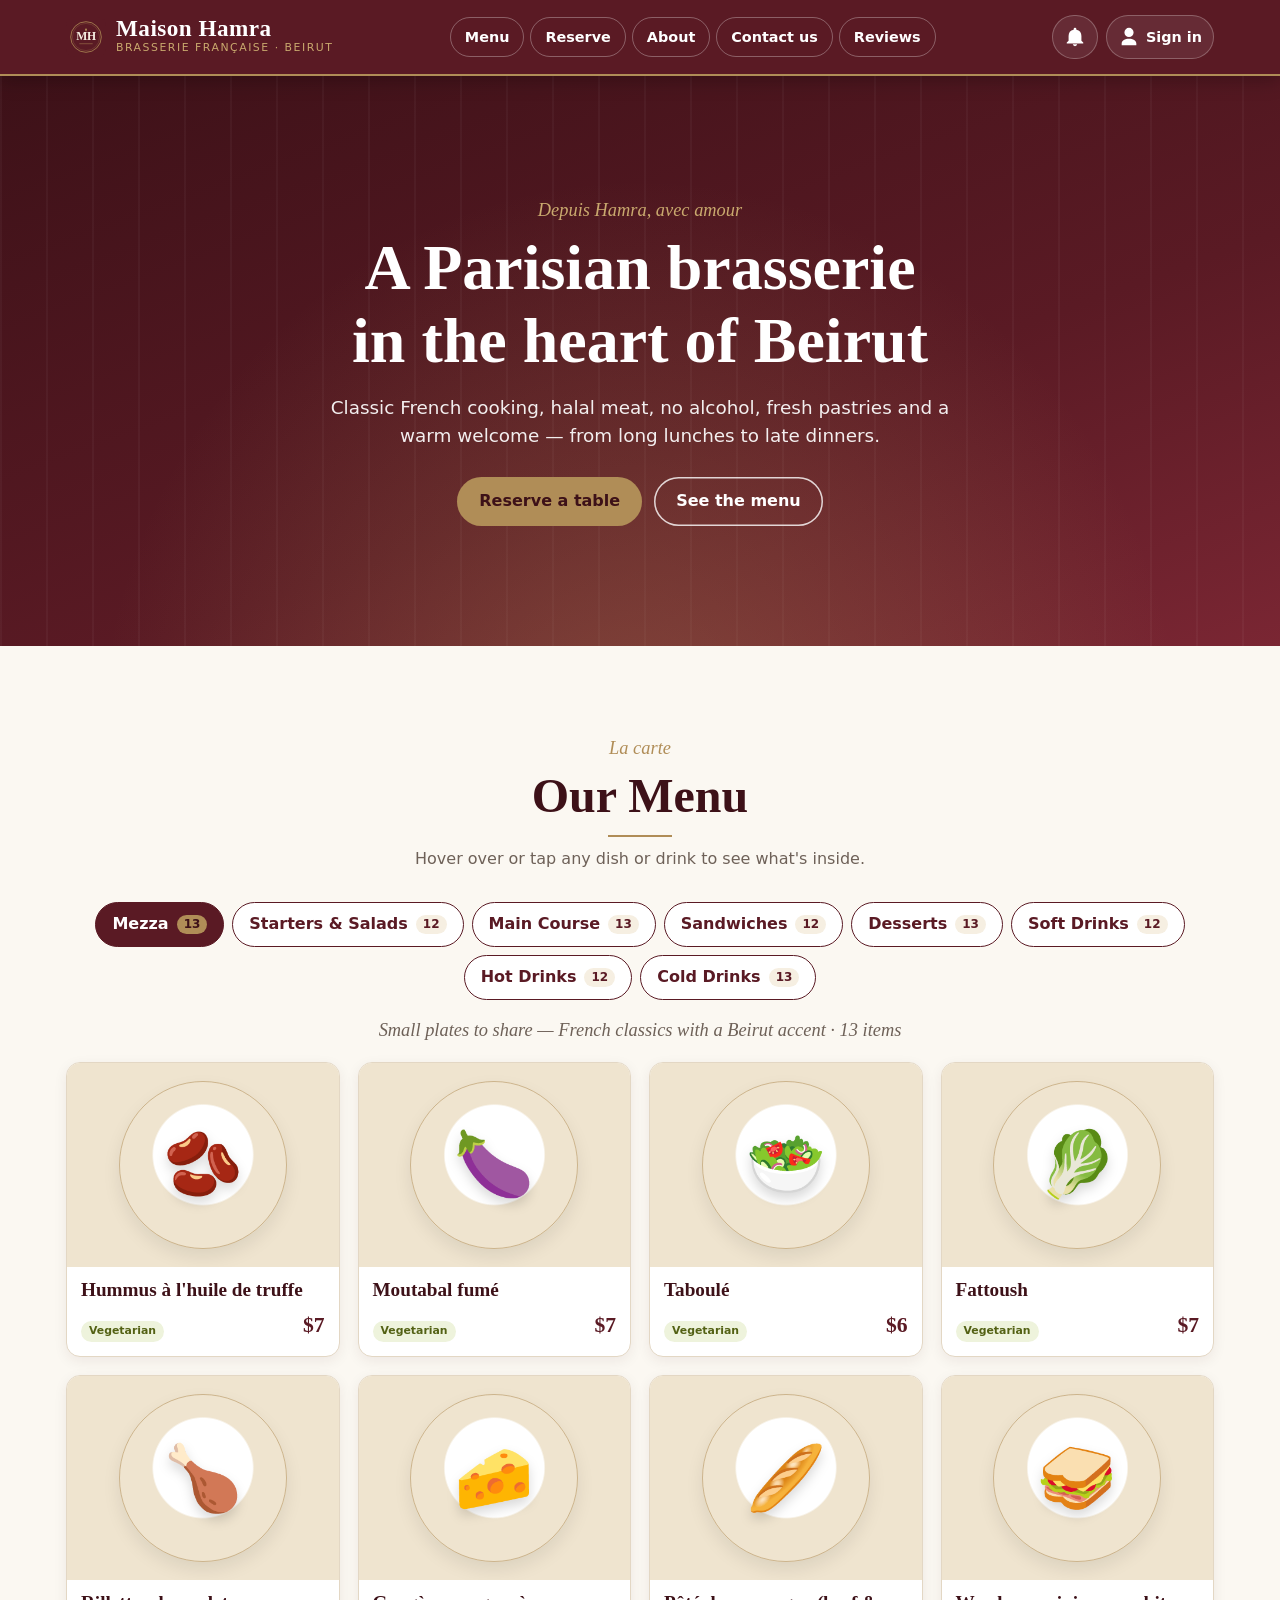
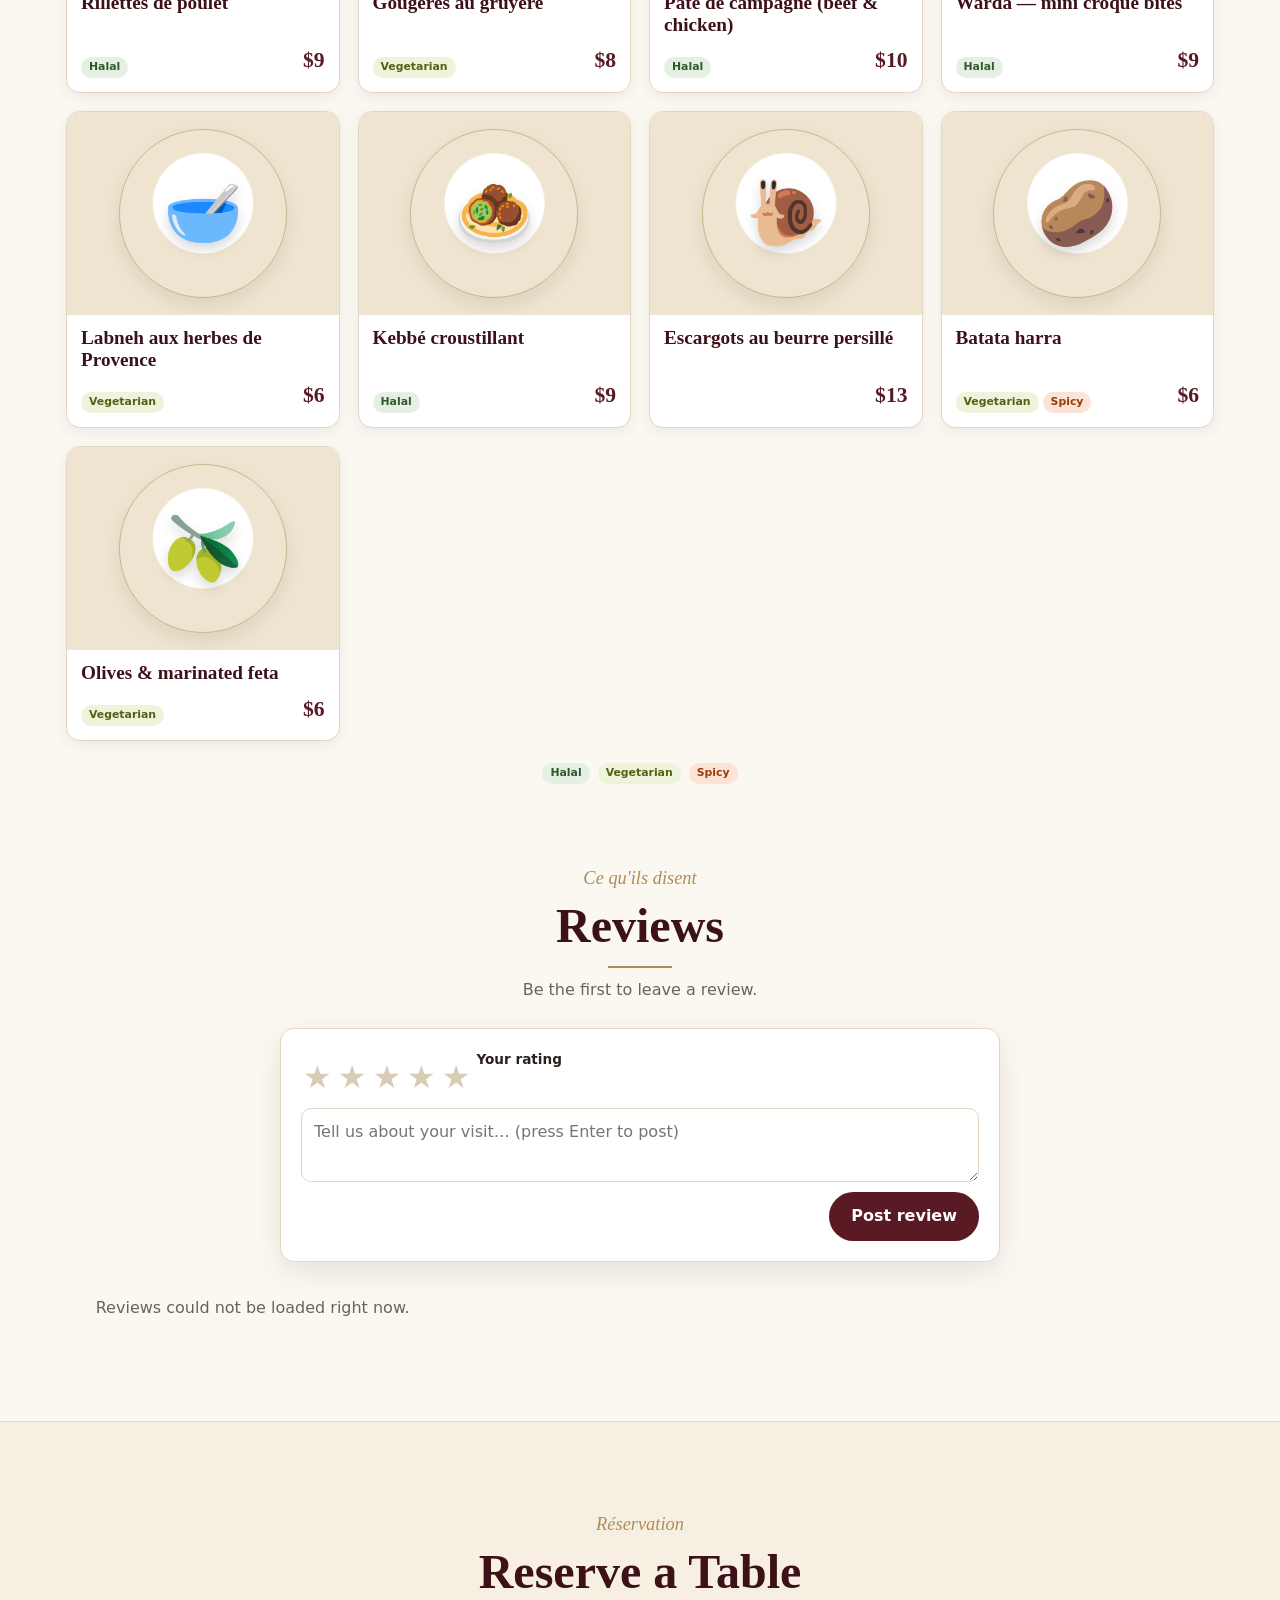
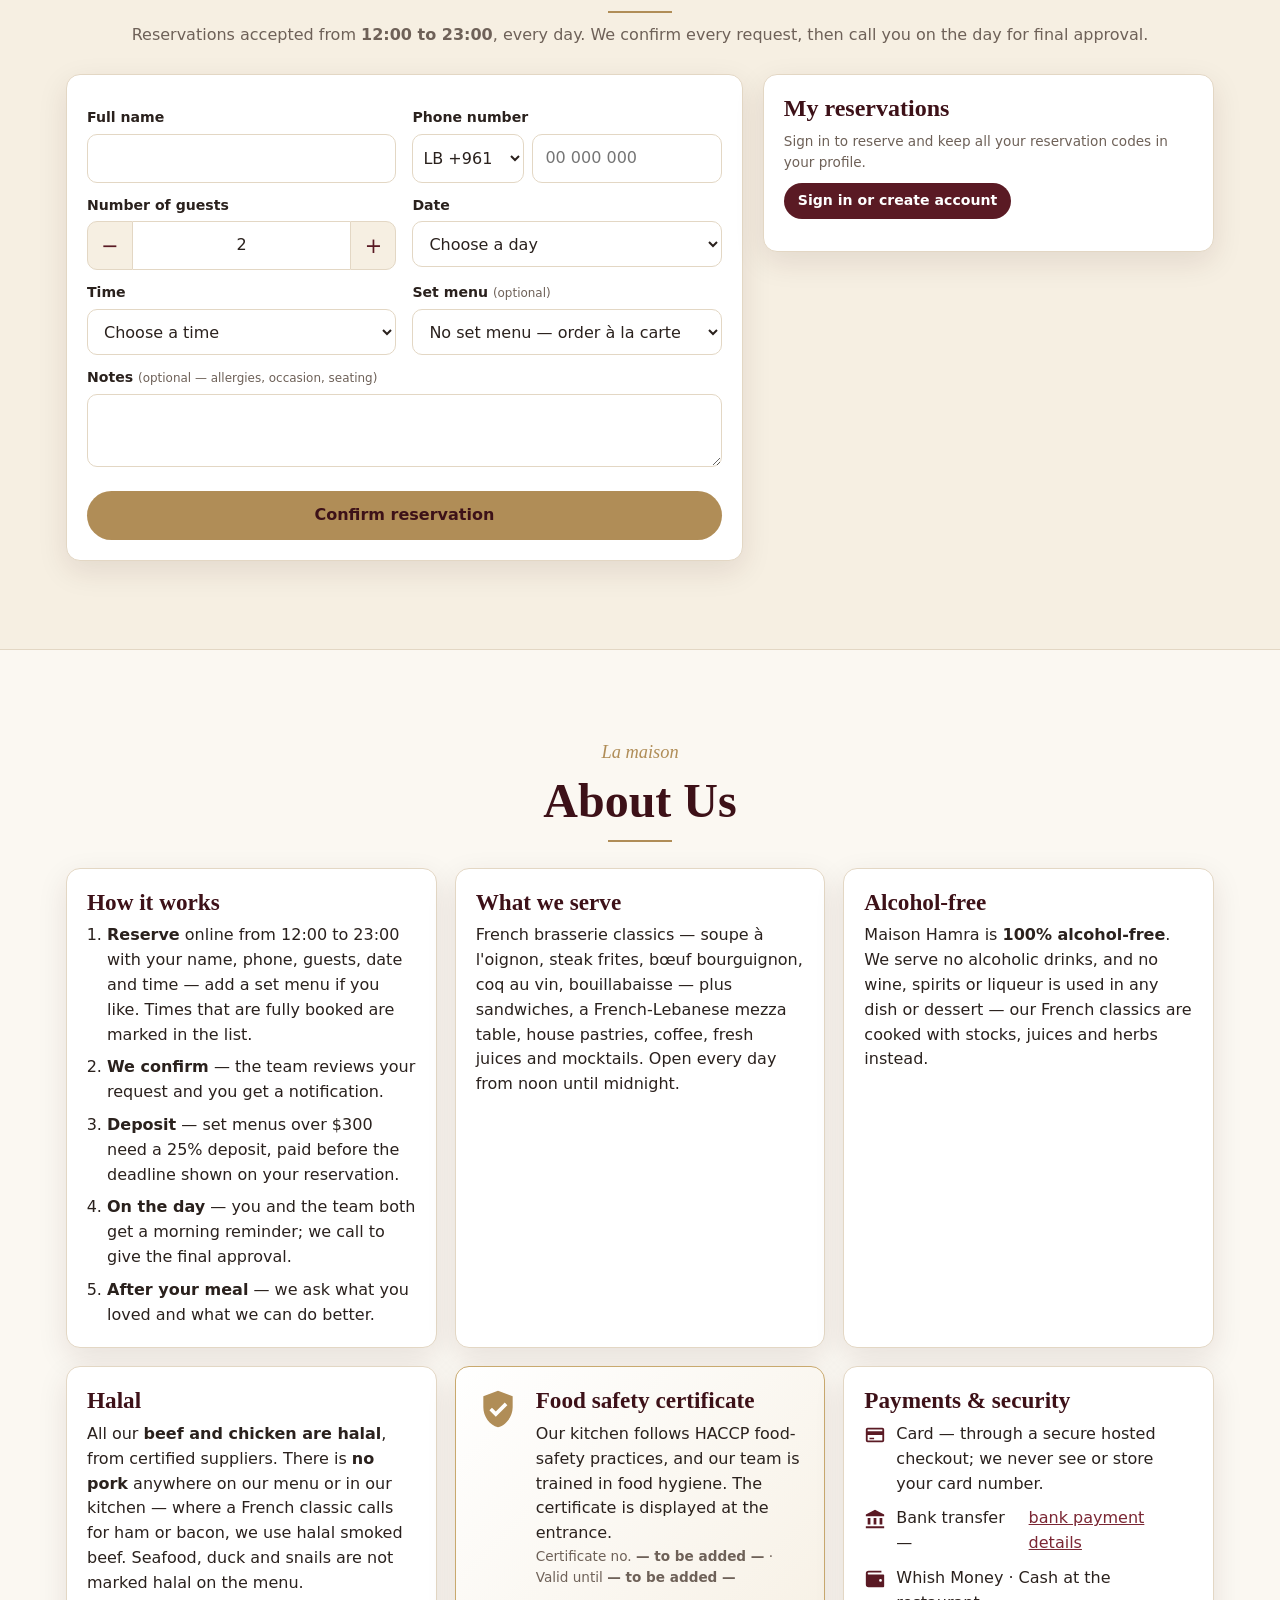
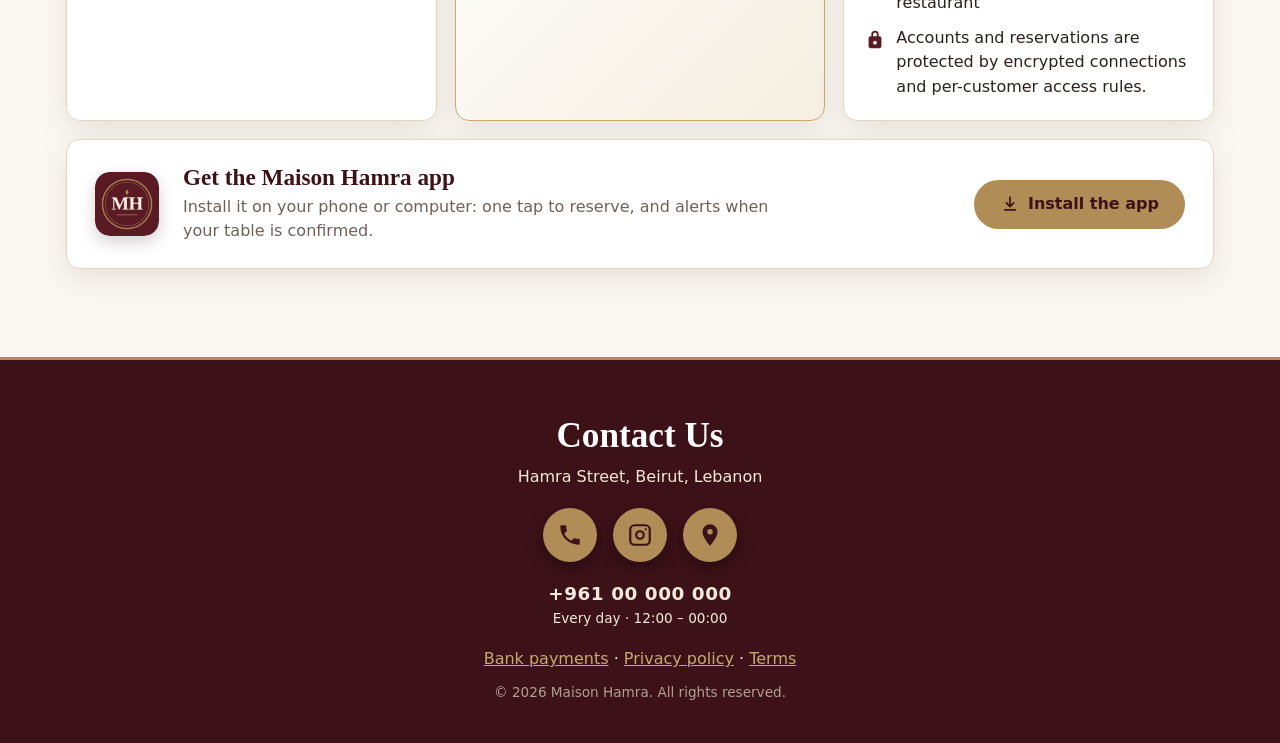
==== index.html @ d58d292d "Move Maison Hamra to the Maison-restaurant- Supabase project Point the site, team app, functions and" ====
<!DOCTYPE html>
<html lang="en">
<head>
<meta charset="utf-8">
<meta name="viewport" content="width=device-width, initial-scale=1, viewport-fit=cover">
<meta http-equiv="Content-Security-Policy" content="default-src 'self'; script-src 'self'; style-src 'self' 'unsafe-inline' https://fonts.googleapis.com; font-src https://fonts.gstatic.com; img-src 'self' data: blob: https://efwqkllaultepxprwert.supabase.co; connect-src 'self' https://efwqkllaultepxprwert.supabase.co wss://efwqkllaultepxprwert.supabase.co; base-uri 'self'; form-action 'self'">
<meta name="referrer" content="strict-origin-when-cross-origin">
<title>Maison Hamra — Brasserie française, Beirut</title>
<meta name="description" content="French brasserie in Hamra, Beirut. Browse the menu, read reviews and reserve your table.">
<meta name="theme-color" content="#5a1a24">
<link rel="icon" href="icons/icon.svg" type="image/svg+xml">
<link rel="apple-touch-icon" href="icons/apple-touch-icon.png">
<link rel="manifest" href="manifest.webmanifest">
<link rel="preconnect" href="https://fonts.googleapis.com">
<link rel="preconnect" href="https://fonts.gstatic.com" crossorigin>
<link rel="stylesheet" href="https://fonts.googleapis.com/css2?family=Cormorant+Garamond:wght@500;600;700&family=Lato:wght@400;700&display=swap">
<link rel="stylesheet" href="css/style.css">
</head>
<body>
<a class="skip" href="#menu">Skip to the menu</a>

<header class="top" id="top">
  <div class="top-row">
    <a class="brand" href="#hero" aria-label="Maison Hamra — home">
      <img src="icons/icon.svg" alt="" width="40" height="40">
      <span><b>Maison Hamra</b><small>Brasserie française · Beirut</small></span>
    </a>
    <div class="tools">
      <div class="bell-wrap">
        <button id="bell" class="icon-btn" type="button" aria-label="Notifications" aria-haspopup="true" aria-expanded="false" aria-controls="notif-panel">
          <i data-icon="bell"></i><span id="badge" class="badge" hidden>0</span>
        </button>
        <div id="notif-panel" class="panel" hidden>
          <div class="panel-head"><strong>Notifications</strong><button id="read-all" type="button" class="link">Mark all read</button></div>
          <button id="alerts-btn" type="button" class="btn small gold" hidden>Turn on phone alerts &amp; sound</button>
          <ul id="notif-list" class="notif-list"></ul>
        </div>
      </div>
      <button id="account" class="icon-btn acct" type="button" aria-label="Sign in"><i data-icon="user"></i><span id="account-label">Sign in</span></button>
    </div>
  </div>
  <nav class="nav" aria-label="Sections">
    <a href="#menu" data-sec="menu">Menu</a>
    <a href="#reserve" data-sec="reserve">Reserve</a>
    <a href="#about" data-sec="about">About</a>
    <a href="#contact" data-sec="contact">Contact us</a>
    <a href="#reviews" data-sec="reviews">Reviews</a>
  </nav>
</header>

<main>
  <section class="hero" id="hero">
    <div class="wrap">
      <p class="eyebrow">Depuis Hamra, avec amour</p>
      <h1>A Parisian brasserie<br>in the heart of Beirut</h1>
      <p class="lede">Classic French cooking, halal meat, no alcohol, fresh pastries and a warm welcome — from long lunches to late dinners.</p>
      <div class="hero-cta"><a class="btn gold" href="#reserve">Reserve a table</a><a class="btn ghost" href="#menu">See the menu</a></div>
    </div>
  </section>

  <!-- 1. Menu + reviews -->
  <section id="menu" class="sec">
    <div class="wrap">
      <header class="sec-head"><p class="eyebrow">La carte</p><h2>Our Menu</h2>
        <p class="hint">Hover over or tap any dish or drink to see what's inside.</p></header>
      <div class="cats" id="cats" role="tablist" aria-label="Menu categories"></div>
      <p class="cat-note" id="cat-note"></p>
      <div class="dishes" id="dishes" role="tabpanel"></div>
      <p class="legend"><span class="tag tag-h">Halal</span><span class="tag tag-v">Vegetarian</span><span class="tag tag-s">Spicy</span></p>

      <div id="reviews" class="reviews">
        <header class="sec-head"><p class="eyebrow">Ce qu'ils disent</p><h2>Reviews</h2><p class="hint" id="avg">Be the first to leave a review.</p></header>
        <form id="review-form" class="card review-form" novalidate>
          <fieldset class="stars" id="stars"><legend>Your rating</legend></fieldset>
          <label for="review-text" class="sr">Your review</label>
          <textarea id="review-text" rows="2" maxlength="600" placeholder="Tell us about your visit… (press Enter to post)"></textarea>
          <div class="row-end"><span class="form-msg" id="review-msg"></span><button class="btn" type="submit">Post review</button></div>
        </form>
        <ul class="review-list" id="review-list"></ul>
      </div>
    </div>
  </section>

  <!-- 2. Reservation -->
  <section id="reserve" class="sec alt">
    <div class="wrap">
      <header class="sec-head"><p class="eyebrow">Réservation</p><h2>Reserve a Table</h2><p class="hint">Reservations accepted from <b data-rule="hours">12:00 to 23:00</b>, every day. We confirm every request, then call you on the day for final approval.</p></header>
      <div class="reserve-grid">
        <form id="res-form" class="card" novalidate>
          <div class="grid2">
            <div><label for="r-name">Full name</label><input id="r-name" autocomplete="name" maxlength="80" required><small class="field-err" id="re-name"></small></div>
            <div><label for="r-phone">Phone number</label>
              <div class="phone-row"><select id="r-cc" class="cc" aria-label="Country code"></select><input id="r-phone" type="tel" inputmode="tel" autocomplete="tel-national" placeholder="00 000 000" maxlength="16" required></div>
              <small class="field-err" id="re-phone"></small></div>
            <div><label for="r-guests">Number of guests</label>
              <div class="stepper"><button type="button" id="g-minus" aria-label="Fewer guests">−</button><input id="r-guests" type="number" min="1" max="30" value="2" inputmode="numeric"><button type="button" id="g-plus" aria-label="More guests">+</button></div>
              <small class="field-err" id="re-guests"></small></div>
            <div><label for="r-date">Date</label><select id="r-date" required></select><small class="field-err" id="re-date"></small></div>
            <div><label for="r-time">Time</label><select id="r-time" required></select><small class="field-err" id="re-time"></small></div>
            <div><label for="r-menu">Set menu <span class="opt">(optional)</span></label><select id="r-menu"><option value="">No set menu — order à la carte</option></select><small class="muted small" id="menu-courses"></small></div>
          </div>
          <label for="r-notes">Notes <span class="opt">(optional — allergies, occasion, seating)</span></label>
          <textarea id="r-notes" rows="2" maxlength="500"></textarea>

          <div class="summary" id="summary" hidden>
            <div><span>Set menu total</span><b id="sum-total">$0</b></div>
            <div class="deposit-line" id="deposit-line" hidden><span>Deposit to secure the table (<span data-rule="percent">25%</span>)</span><b id="sum-deposit">$0</b></div>
            <p class="small" id="deposit-note" hidden>Set menus <span data-rule="deposit">over $300 need a 25% deposit</span>. After you confirm, use <b>Pay deposit</b> to pay by card, bank transfer or Whish. Unpaid deposits cancel automatically at the deadline.</p>
          </div>

          <button class="btn gold wide" id="res-go" type="submit">Confirm reservation</button>
          <p class="form-msg" id="res-msg" role="status"></p>
        </form>

        <aside class="card mine" id="mine-box">
          <h3>My reservations</h3>
          <p class="small muted" id="mine-signed-out">Sign in to reserve and keep all your reservation codes in your profile.</p>
          <button class="btn small" id="mine-signin" type="button">Sign in or create account</button>
          <ul class="res-list" id="mine-list"></ul>
        </aside>
      </div>
    </div>
  </section>

  <!-- 3. About -->
  <section id="about" class="sec">
    <div class="wrap">
      <header class="sec-head"><p class="eyebrow">La maison</p><h2>About Us</h2></header>
      <div class="about-grid">
        <article class="card">
          <h3>How it works</h3>
          <ol class="steps">
            <li><b>Reserve</b> online from <span data-rule="hours">12:00 to 23:00</span> with your name, phone, guests, date and time — add a set menu if you like. Times that are fully booked are marked in the list.</li>
            <li><b>We confirm</b> — the team reviews your request and you get a notification.</li>
            <li><b>Deposit</b> — set menus <span data-rule="deposit">over $300 need a 25% deposit</span>, paid before the deadline shown on your reservation.</li>
            <li><b>On the day</b> — you and the team both get a morning reminder; we call to give the final approval.</li>
            <li><b>After your meal</b> — we ask what you loved and what we can do better.</li>
          </ol>
        </article>
        <article class="card">
          <h3>What we serve</h3>
          <p>French brasserie classics — soupe à l'oignon, steak frites, bœuf bourguignon, coq au vin, bouillabaisse — plus sandwiches, a French-Lebanese mezza table, house pastries, coffee, fresh juices and mocktails. Open every day from noon until midnight.</p>
        </article>
        <article class="card">
          <h3>Alcohol-free</h3>
          <p>Maison Hamra is <b>100% alcohol-free</b>. We serve no alcoholic drinks, and no wine, spirits or liqueur is used in any dish or dessert — our French classics are cooked with stocks, juices and herbs instead.</p>
        </article>
        <article class="card">
          <h3>Halal</h3>
          <p>All our <b>beef and chicken are halal</b>, from certified suppliers. There is <b>no pork</b> anywhere on our menu or in our kitchen — where a French classic calls for ham or bacon, we use halal smoked beef. Seafood, duck and snails are not marked halal on the menu.</p>
        </article>
        <article class="card cert">
          <i data-icon="shield" class="ico big"></i>
          <div>
            <h3>Food safety certificate</h3>
            <p>Our kitchen follows HACCP food-safety practices, and our team is trained in food hygiene. The certificate is displayed at the entrance.</p>
            <p class="small muted">Certificate no. <b>— to be added —</b> · Valid until <b>— to be added —</b></p>
          </div>
        </article>
        <article class="card">
          <h3>Payments &amp; security</h3>
          <ul class="pay-list">
            <li><i data-icon="card"></i> Card — through a secure hosted checkout; we never see or store your card number.</li>
            <li><i data-icon="bank"></i> Bank transfer — <a href="pay.html#bank">bank payment details</a></li>
            <li><i data-icon="wallet"></i> Whish Money · Cash at the restaurant</li>
            <li><i data-icon="lock"></i> Accounts and reservations are protected by encrypted connections and per-customer access rules.</li>
          </ul>
        </article>
        <article class="card install-card">
          <img src="icons/icon-192.png" alt="" width="64" height="64">
          <div class="install-text">
            <h3>Get the Maison Hamra app</h3>
            <p>Install it on your phone or computer: one tap to reserve, and alerts when your table is confirmed.</p>
          </div>
          <button type="button" class="btn gold install-btn" data-install><i data-icon="download"></i><span>Install the app</span></button>
          <p class="small install-help" hidden></p>
        </article>
      </div>
    </div>
  </section>
</main>

<footer id="contact" class="foot">
  <div class="wrap">
    <h2>Contact Us</h2>
    <p class="foot-addr" data-cfg="address"></p>
    <div class="socials">
      <a id="f-phone" class="soc" aria-label="Call us"><i data-icon="phone"></i></a>
      <span id="f-insta" class="soc" role="img" aria-label="Instagram (coming soon)"><i data-icon="instagram"></i></span>
      <a id="f-map" class="soc" target="_blank" rel="noopener noreferrer" aria-label="Location on Google Maps"><i data-icon="pin"></i></a>
    </div>
    <p class="foot-phone" data-cfg="phone"></p>
    <p class="small" data-cfg="hours"></p>
    <p class="foot-links"><a href="pay.html#bank">Bank payments</a> · <a href="privacy.html">Privacy policy</a> · <a href="terms.html">Terms</a></p>
    <p class="small muted-light">© <span id="year"></span> Maison Hamra. All rights reserved.</p>
  </div>
</footer>

<div id="toasts" class="toasts" aria-live="polite"></div>

<!-- sign in / sign up -->
<dialog id="auth-dlg" class="dlg" aria-labelledby="auth-title">
  <form id="auth-form" novalidate>
    <button type="button" class="dlg-x" id="auth-close" aria-label="Close"><i data-icon="close"></i></button>
    <img src="icons/icon.svg" alt="" width="54" height="54" class="dlg-logo">
    <h2 id="auth-title">Welcome back</h2>
    <div class="tabs" id="auth-tabs" role="tablist">
      <button type="button" role="tab" data-mode="in">Sign in</button>
      <button type="button" role="tab" data-mode="up">Create account</button>
    </div>
    <div class="only-up" hidden>
      <label for="a-name">Full name</label><input id="a-name" autocomplete="name" maxlength="80"><small class="field-err" id="e-name"></small>
      <label for="a-phone">Phone number</label>
      <div class="phone-row"><select id="a-cc" class="cc" aria-label="Country code"></select><input id="a-phone" type="tel" inputmode="tel" autocomplete="tel-national" maxlength="16"></div>
      <small class="field-err" id="e-phone"></small>
    </div>
    <div id="a-email-row"><label for="a-email">Email</label><input id="a-email" type="email" autocomplete="username" autocapitalize="none" spellcheck="false" maxlength="120"><small class="field-err" id="e-email"></small></div>
    <div id="a-pass-row"><label for="a-pass" id="a-pass-label">Password</label>
      <div class="pass-row"><input id="a-pass" type="password" autocomplete="current-password" maxlength="72"><button type="button" class="link" id="a-eye">Show</button></div>
      <small class="field-err" id="e-pass"></small></div>
    <button type="button" class="link right" id="a-forgot">Forgot password?</button>
    <p class="small muted only-up consent" hidden>By creating an account you agree to our <a href="terms.html" target="_blank" rel="noopener">Terms</a> and <a href="privacy.html" target="_blank" rel="noopener">Privacy policy</a>.</p>
    <button class="btn wide" id="auth-go" type="submit">Sign in</button>
    <p class="form-msg" id="auth-msg" role="status"></p>
  </form>
</dialog>

<!-- profile -->
<dialog id="acct-dlg" class="dlg" aria-labelledby="acct-title">
  <div>
    <button type="button" class="dlg-x" data-close aria-label="Close"><i data-icon="close"></i></button>
    <h2 id="acct-title">My profile</h2>
    <dl class="profile" id="profile"></dl>
    <h3>My reservation codes</h3>
    <ul class="res-list" id="acct-list"></ul>
    <button type="button" class="btn ghost-dark wide" id="sign-out">Sign out</button>
  </div>
</dialog>

<!-- cancel -->
<dialog id="cancel-dlg" class="dlg" aria-labelledby="cancel-title">
  <form id="cancel-form" novalidate>
    <button type="button" class="dlg-x" data-close aria-label="Close"><i data-icon="close"></i></button>
    <h2 id="cancel-title">Cancel reservation?</h2>
    <p id="cancel-what"></p>
    <label for="cancel-reason">Reason <span class="opt">(optional)</span></label>
    <textarea id="cancel-reason" rows="2" maxlength="300"></textarea>
    <div class="row-end"><button type="button" class="btn ghost-dark" data-close>Keep it</button><button class="btn danger" type="submit">Cancel reservation</button></div>
    <p class="form-msg" id="cancel-msg"></p>
  </form>
</dialog>

<!-- after-visit feedback -->
<dialog id="fb-dlg" class="dlg wide" aria-labelledby="fb-title">
  <form id="fb-form" novalidate>
    <button type="button" class="dlg-x" data-close aria-label="Close"><i data-icon="close"></i></button>
    <h2 id="fb-title">How was your visit?</h2>
    <p class="small muted" id="fb-what"></p>
    <fieldset class="stars" id="fb-stars"><legend>Overall rating</legend></fieldset>
    <label for="fb-loved">What did you love?</label><textarea id="fb-loved" rows="2" maxlength="800"></textarea>
    <p class="fb-sub">Was there anything you didn't like about…</p>
    <label for="fb-service">The service</label><textarea id="fb-service" rows="2" maxlength="800"></textarea>
    <label for="fb-food">The food &amp; beverages</label><textarea id="fb-food" rows="2" maxlength="800"></textarea>
    <label for="fb-place">The place</label><textarea id="fb-place" rows="2" maxlength="800"></textarea>
    <label for="fb-other">Anything else</label><textarea id="fb-other" rows="2" maxlength="800"></textarea>
    <button class="btn gold wide" type="submit">Send feedback</button>
    <p class="form-msg" id="fb-msg"></p>
  </form>
</dialog>

<script src="js/vendor/supabase.js"></script>
<script src="js/config.js"></script>
<script src="js/menu.js"></script>
<script src="js/core.js"></script>
<script src="js/app.js"></script>
</body>
</html>
---- css/style.css ----
/* Maison Hamra — classic brasserie palette */
:root {
  --wine: #5a1a24;
  --wine-2: #7a2633;
  --wine-ink: #3d1118;
  --gold: #b08d57;
  --gold-2: #c9a96e;
  --cream: #f6efe2;
  --paper: #fbf8f2;
  --ink: #2a211d;
  --muted: #6e6158;
  --line: #e3d7c4;
  --ok: #2f6b3f;
  --warn: #9a6512;
  --err: #a12a2a;
  --orange: #c96a12;
  --red: #b3261e;
  --radius: 14px;
  --shadow: 0 10px 30px rgba(61, 17, 24, .10);
  --head-h: 112px;
  --serif: "Cormorant Garamond", Garamond, "Times New Roman", serif;
  --sans: Lato, system-ui, -apple-system, "Segoe UI", Roboto, Arial, sans-serif;
  color-scheme: light;
}
@media (min-width: 900px) { :root { --head-h: 76px; } }

*, *::before, *::after { box-sizing: border-box; }
[hidden] { display: none !important; }
* { margin: 0; }
html { scroll-behavior: smooth; scroll-padding-top: calc(var(--head-h) + 12px); -webkit-text-size-adjust: 100%; }
@media (prefers-reduced-motion: reduce) { html { scroll-behavior: auto; } *, *::before, *::after { animation: none !important; transition: none !important; } }
body { font-family: var(--sans); color: var(--ink); background: var(--paper); line-height: 1.55; min-height: 100vh; overflow-x: hidden; }
img { max-width: 100%; display: block; }
a { color: var(--wine-2); }
button, input, select, textarea { font: inherit; color: inherit; }
h1, h2, h3 { font-family: var(--serif); font-weight: 700; line-height: 1.15; color: var(--wine-ink); }
h4 { font-size: .8rem; text-transform: uppercase; letter-spacing: .12em; }
.wrap { width: 100%; max-width: 1180px; margin: 0 auto; padding: 0 16px; }
.sr { position: absolute !important; width: 1px; height: 1px; overflow: hidden; clip: rect(0 0 0 0); white-space: nowrap; }
.skip { position: absolute; left: -999px; top: 8px; z-index: 300; background: var(--wine); color: #fff; padding: 8px 14px; border-radius: 8px; }
.skip:focus { left: 8px; }
:focus-visible { outline: 3px solid var(--gold); outline-offset: 2px; }
.small { font-size: .85rem; }
.muted { color: var(--muted); }
.opt { font-weight: 400; color: var(--muted); font-size: .85em; }

/* ---------- buttons ---------- */
.btn { display: inline-flex; align-items: center; justify-content: center; gap: 8px; border: 0; border-radius: 999px; padding: 12px 22px; background: var(--wine); color: #fff; font-weight: 700; text-decoration: none; cursor: pointer; transition: background .2s, transform .15s, box-shadow .2s; min-height: 44px; }
.btn:hover { background: var(--wine-2); transform: translateY(-1px); }
.btn:active { transform: translateY(1px); }
.btn:disabled { opacity: .6; cursor: progress; transform: none; }
.btn.gold { background: var(--gold); color: var(--wine-ink); }
.btn.gold:hover { background: var(--gold-2); }
.btn.ghost { background: transparent; color: #fff; box-shadow: inset 0 0 0 1.5px rgba(255,255,255,.8); }
.btn.ghost:hover { background: rgba(255,255,255,.12); }
.btn.ghost-dark { background: transparent; color: var(--wine); box-shadow: inset 0 0 0 1.5px var(--wine); }
.btn.ghost-dark:hover { background: var(--cream); }
.btn.danger { background: var(--err); }
.btn.ok { background: var(--ok); }
.btn.small { padding: 7px 14px; min-height: 36px; font-size: .88rem; }
.btn.wide { width: 100%; margin-top: 16px; }
.link { background: none; border: 0; padding: 4px; color: var(--wine-2); font-weight: 700; text-decoration: underline; cursor: pointer; }
.link.right { display: block; margin-left: auto; margin-top: 6px; font-size: .85rem; }
.icon-btn { position: relative; display: inline-flex; align-items: center; gap: 6px; background: rgba(255,255,255,.08); border: 1px solid rgba(255,255,255,.25); color: #fff; border-radius: 999px; min-width: 44px; height: 44px; padding: 0 11px; cursor: pointer; text-decoration: none; font-weight: 700; }
.icon-btn:hover { background: rgba(255,255,255,.16); }
.ico { width: 22px; height: 22px; fill: currentColor; flex: none; }
.ico.big { width: 44px; height: 44px; color: var(--gold); }

/* ---------- header ---------- */
.top { position: sticky; top: 0; z-index: 100; background: var(--wine); color: #fff; box-shadow: 0 4px 18px rgba(0,0,0,.25); border-bottom: 2px solid var(--gold); padding-top: env(safe-area-inset-top); }
.top-row { display: flex; align-items: center; gap: 10px; max-width: 1180px; margin: 0 auto; padding: 8px 16px 4px; }
.brand { display: flex; align-items: center; gap: 10px; text-decoration: none; color: #fff; min-width: 0; }
.brand img { width: 40px; height: 40px; flex: none; }
.brand b { display: block; font-family: var(--serif); font-size: 1.45rem; letter-spacing: .02em; line-height: 1; }
.brand small { display: block; font-size: .68rem; letter-spacing: .14em; text-transform: uppercase; color: var(--gold-2); white-space: nowrap; overflow: hidden; text-overflow: ellipsis; }
.tools { margin-left: auto; display: flex; align-items: center; gap: 8px; }
.brand > span { min-width: 0; }
@media (max-width: 480px) {
  .brand b { font-size: 1.2rem; white-space: nowrap; }
  .brand small { font-size: .6rem; letter-spacing: .08em; }
  .brand img { width: 34px; height: 34px; }
  .acct span { display: none; }
  .tools { gap: 6px; }
}
.acct span { max-width: 96px; overflow: hidden; text-overflow: ellipsis; white-space: nowrap; font-weight: 700; font-size: .9rem; }
.badge { position: absolute; top: -5px; right: -5px; min-width: 21px; height: 21px; padding: 0 5px; border-radius: 999px; background: #e0262b; color: #fff; font-size: .72rem; font-weight: 700; display: grid; place-items: center; border: 2px solid var(--wine); animation: pop .35s; }
.badge[hidden] { display: none; }
@keyframes pop { from { transform: scale(.3); } }
.nav { display: flex; gap: 6px; overflow-x: auto; scrollbar-width: none; max-width: 1180px; margin: 0 auto; padding: 6px 16px 10px; }
.nav::-webkit-scrollbar { display: none; }
.nav a { flex: 1 0 auto; text-align: center; color: #fff; text-decoration: none; font-weight: 700; font-size: .9rem; padding: 8px 14px; border-radius: 999px; border: 1px solid rgba(255,255,255,.3); white-space: nowrap; transition: background .2s, color .2s; }
.nav a:hover { background: rgba(255,255,255,.12); }
.nav a.on { background: var(--gold); border-color: var(--gold); color: var(--wine-ink); }
@media (min-width: 900px) {
  .top { display: flex; align-items: center; padding: 0 max(16px, calc((100vw - 1180px) / 2 + 16px)); }
  .top-row { display: contents; }
  .brand { order: 1; }
  .nav { order: 2; margin: 0 auto; padding: 0; overflow: visible; }
  .nav a { flex: none; }
  .tools { order: 3; margin-left: 0; }
  .top { height: var(--head-h); gap: 16px; }
}

/* notifications panel */
.bell-wrap { position: relative; }
.panel { position: absolute; right: 0; top: calc(100% + 10px); width: min(380px, calc(100vw - 24px)); max-height: min(70vh, 560px); overflow: auto; background: #fff; color: var(--ink); border-radius: var(--radius); box-shadow: 0 18px 50px rgba(0,0,0,.3); border: 1px solid var(--line); z-index: 150; padding: 12px; overscroll-behavior: contain; }
@media (max-width: 520px) { .panel { position: fixed; left: 12px; right: 12px; width: auto; top: calc(var(--head-h) + env(safe-area-inset-top)); } }
.panel-head { display: flex; justify-content: space-between; align-items: center; margin-bottom: 8px; }
.panel .btn { width: 100%; margin-bottom: 8px; }
.notif-list { list-style: none; padding: 0; display: grid; gap: 6px; }
.notif { display: flex; gap: 8px; align-items: stretch; border-radius: 10px; background: var(--paper); border: 1px solid var(--line); }
.notif.unread { background: #fff6e6; border-color: var(--gold-2); }
.notif-main { flex: 1; text-align: left; background: none; border: 0; padding: 10px 12px; cursor: pointer; display: grid; gap: 2px; min-width: 0; }
.notif-title { font-weight: 700; }
.notif-body { font-size: .86rem; color: var(--muted); overflow-wrap: anywhere; }
.notif-time { font-size: .74rem; color: var(--muted); }
.cancel-mark { flex: none; align-self: center; margin-right: 10px; background: var(--err); color: #fff; font-size: .72rem; font-weight: 700; text-transform: uppercase; letter-spacing: .06em; border-radius: 8px; padding: 6px 8px; text-align: center; }
.cancel-mark small { display: block; text-transform: none; letter-spacing: 0; font-weight: 400; opacity: .9; }
.empty { list-style: none; color: var(--muted); padding: 12px; text-align: center; }

/* toasts */
.toasts { position: fixed; z-index: 400; top: calc(var(--head-h) + 10px + env(safe-area-inset-top)); right: 12px; left: 12px; display: grid; gap: 8px; justify-items: end; pointer-events: none; }
.toast { pointer-events: auto; width: min(380px, 100%); background: #fff; border-left: 5px solid var(--gold); border-radius: 10px; padding: 12px 14px; box-shadow: 0 12px 30px rgba(0,0,0,.25); display: flex; gap: 12px; align-items: flex-start; animation: slide .3s; transition: opacity .5s, transform .5s; }
.toast-icon { width: 36px; height: 36px; border-radius: 9px; flex: none; }
.toast-text { display: grid; gap: 2px; min-width: 0; }
.toast span { font-size: .88rem; color: var(--muted); }
.toast.ok { border-color: var(--ok); } .toast.warn { border-color: var(--warn); } .toast.error { border-color: var(--err); }
.toast.clickable { cursor: pointer; }
.toast.out { opacity: 0; transform: translateX(30px); }
@keyframes slide { from { opacity: 0; transform: translateY(-12px); } }

/* ---------- hero ---------- */
.hero { color: #fff; text-align: center; padding: clamp(56px, 12vw, 120px) 0; background:
  radial-gradient(ellipse at 50% 120%, rgba(176,141,87,.35), transparent 60%),
  repeating-linear-gradient(90deg, rgba(255,255,255,.035) 0 2px, transparent 2px 46px),
  linear-gradient(160deg, var(--wine-ink), var(--wine) 60%, var(--wine-2)); }
.hero h1 { color: #fff; font-size: clamp(2.1rem, 7vw, 4rem); }
.eyebrow { font-family: var(--serif); font-style: italic; color: var(--gold); font-size: 1.15rem; margin-bottom: 6px; }
.hero .eyebrow { color: var(--gold-2); }
.lede { max-width: 620px; margin: 16px auto 26px; font-size: clamp(1rem, 2.6vw, 1.15rem); opacity: .92; }
.hero-cta { display: flex; gap: 12px; justify-content: center; flex-wrap: wrap; }

/* ---------- sections ---------- */
.sec { padding: clamp(48px, 8vw, 88px) 0; }
.sec.alt { background: var(--cream); border-top: 1px solid var(--line); border-bottom: 1px solid var(--line); }
.sec-head { text-align: center; margin-bottom: 26px; }
.sec-head h2 { font-size: clamp(2rem, 6vw, 3rem); }
.sec-head h2::after { content: ""; display: block; width: 64px; height: 2px; background: var(--gold); margin: 12px auto 0; }
.hint { color: var(--muted); margin-top: 10px; }
.card { background: #fff; border: 1px solid var(--line); border-radius: var(--radius); box-shadow: var(--shadow); padding: 20px; }
.card h3 { font-size: 1.45rem; margin-bottom: 8px; }

/* ---------- menu ---------- */
.cats { display: flex; gap: 8px; overflow-x: auto; padding: 4px 2px 12px; scroll-snap-type: x proximity; scrollbar-width: thin; }
@media (min-width: 900px) { .cats { flex-wrap: wrap; justify-content: center; overflow: visible; } }
.cats button { scroll-snap-align: start; flex: none; border: 1.5px solid var(--wine); background: #fff; color: var(--wine); border-radius: 999px; padding: 9px 16px; font-weight: 700; cursor: pointer; display: inline-flex; align-items: center; gap: 8px; min-height: 44px; }
.cats button small { background: var(--cream); color: var(--wine); border-radius: 999px; padding: 0 7px; font-size: .75rem; }
.cats button[aria-selected="true"] { background: var(--wine); color: #fff; }
.cats button[aria-selected="true"] small { background: var(--gold); color: var(--wine-ink); }
.cat-note { text-align: center; color: var(--muted); font-style: italic; font-family: var(--serif); font-size: 1.15rem; margin: 4px 0 18px; }
.dishes { display: grid; grid-template-columns: repeat(auto-fill, minmax(min(100%, 230px), 1fr)); gap: 18px; }
@media (max-width: 520px) { .dishes { grid-template-columns: 1fr 1fr; gap: 12px; } }
.dish { background: #fff; border: 1px solid var(--line); border-radius: var(--radius); overflow: hidden; cursor: pointer; display: flex; flex-direction: column; box-shadow: 0 4px 14px rgba(61,17,24,.07); transition: transform .2s, box-shadow .2s; -webkit-tap-highlight-color: transparent; }
.dish:hover, .dish:focus-visible, .dish.open { transform: translateY(-3px); box-shadow: 0 14px 30px rgba(61,17,24,.18); }
.art { position: relative; aspect-ratio: 4 / 3; background: radial-gradient(circle at 50% 45%, #fff 0 28%, var(--tint, var(--cream)) 29% 100%); display: grid; place-items: center; overflow: hidden; }
.art::before { content: ""; position: absolute; width: 62%; aspect-ratio: 1; border-radius: 50%; border: 1px solid rgba(176,141,87,.55); box-shadow: 0 8px 18px rgba(0,0,0,.08); }
.art img { position: absolute; inset: 0; width: 100%; height: 100%; object-fit: cover; }
.emoji { position: relative; font-size: clamp(2.6rem, 9vw, 4rem); filter: drop-shadow(0 6px 6px rgba(0,0,0,.15)); }
.ingr { position: absolute; inset: 0; background: rgba(61,17,24,.93); color: #fff; padding: 14px; overflow: auto; opacity: 0; transform: translateY(8px); transition: opacity .25s, transform .25s; pointer-events: none; }
.ingr h4 { color: var(--gold-2); margin-bottom: 6px; }
.ingr ul { padding-left: 18px; font-size: .86rem; line-height: 1.45; }
@media (hover: hover) { .dish:hover .ingr { opacity: 1; transform: none; } }
.dish:focus-visible .ingr, .dish.open .ingr { opacity: 1; transform: none; pointer-events: auto; }
.dish-info { padding: 12px 14px 14px; display: flex; flex-direction: column; gap: 8px; flex: 1; }
.dish-info h3 { font-size: 1.2rem; }
.dish-meta { margin-top: auto; display: flex; justify-content: space-between; align-items: flex-end; gap: 6px; }
.price { font-family: var(--serif); font-size: 1.35rem; color: var(--wine); white-space: nowrap; }
.tags { display: flex; flex-wrap: wrap; gap: 4px; }
.tag { font-size: .68rem; font-weight: 700; border-radius: 999px; padding: 2px 8px; white-space: nowrap; }
.tag-h { background: #e6efe3; color: #2f5a2b; } .tag-v { background: #eef3dc; color: #536114; }
.tag-s { background: #fbe4d6; color: #9a3d0b; }
.legend { display: flex; gap: 8px; flex-wrap: wrap; justify-content: center; margin-top: 22px; }
@media (max-width: 520px) { .dish-info { padding: 10px; } .dish-info h3 { font-size: 1.02rem; } .price { font-size: 1.15rem; } .dish-meta { flex-direction: column; align-items: flex-start; } .ingr { padding: 10px; } .ingr ul { font-size: .78rem; padding-left: 14px; } }

/* reviews */
.reviews { margin-top: clamp(48px, 8vw, 80px); }
.review-form { max-width: 720px; margin: 0 auto 22px; display: grid; gap: 10px; }
.review-form textarea { min-height: 64px; }
.stars { border: 0; padding: 0; display: inline-flex; flex-direction: row-reverse; justify-content: flex-end; gap: 2px; }
.stars legend { float: left; width: 100%; font-weight: 700; font-size: .85rem; margin-bottom: 4px; }
.stars label { font-size: 2rem; line-height: 1; color: #d9ccb6; cursor: pointer; padding: 0 2px; transition: color .15s; }
.stars input:checked ~ label, .stars label:hover, .stars label:hover ~ label { color: var(--gold); }
.stars input:focus-visible + label { outline: 3px solid var(--gold); border-radius: 4px; }
.row-end { display: flex; align-items: center; justify-content: flex-end; gap: 10px; flex-wrap: wrap; }
.row-end .form-msg { margin: 0 auto 0 0; }
.review-list { list-style: none; padding: 0; display: grid; grid-template-columns: repeat(auto-fill, minmax(min(100%, 300px), 1fr)); gap: 14px; }
.review { padding: 16px; }
.review-head { display: flex; gap: 10px; align-items: baseline; flex-wrap: wrap; margin-bottom: 6px; }
.rstars { color: var(--gold); letter-spacing: 1px; }
.review time { margin-left: auto; color: var(--muted); font-size: .8rem; }
.review p { overflow-wrap: anywhere; }

/* ---------- forms ---------- */
label { display: block; font-weight: 700; font-size: .88rem; margin: 12px 0 5px; }
input, select, textarea { width: 100%; border: 1.5px solid var(--line); background: #fff; border-radius: 10px; padding: 11px 12px; font-size: 1rem; min-height: 46px; }
textarea { resize: vertical; }
input:focus, select:focus, textarea:focus { outline: 0; border-color: var(--gold); box-shadow: 0 0 0 3px rgba(176,141,87,.25); }
.field-err { display: block; color: var(--err); font-size: .8rem; min-height: 0; margin-top: 3px; }
.field-err:empty { display: none; }
.form-msg { margin-top: 10px; font-size: .92rem; text-align: center; }
.form-msg:empty { display: none; }
.form-msg.ok { color: var(--ok); } .form-msg.err { color: var(--err); }
.form-msg .btn { margin: 10px auto 0; display: flex; width: fit-content; }
.phone-row { display: flex; gap: 8px; }
.phone-row select { width: 112px; flex: none; padding: 0 6px; }
.phone-row input { min-width: 0; }
.pass-row { position: relative; }
.pass-row input { padding-right: 64px; }
.pass-row .link { position: absolute; right: 6px; top: 50%; transform: translateY(-50%); text-decoration: none; font-size: .85rem; }
.stepper { display: flex; }
.stepper input { text-align: center; border-radius: 0; border-left: 0; border-right: 0; -moz-appearance: textfield; }
.stepper input::-webkit-inner-spin-button { -webkit-appearance: none; }
.stepper button { width: 46px; flex: none; border: 1.5px solid var(--line); background: var(--cream); font-size: 1.3rem; cursor: pointer; color: var(--wine); }
.stepper button:first-child { border-radius: 10px 0 0 10px; } .stepper button:last-child { border-radius: 0 10px 10px 0; }

/* ---------- reservation ---------- */
.reserve-grid { display: grid; gap: 20px; }
@media (min-width: 960px) { .reserve-grid { grid-template-columns: 1.5fr 1fr; align-items: start; } }
.grid2 { display: grid; gap: 0 16px; }
@media (min-width: 620px) { .grid2 { grid-template-columns: 1fr 1fr; } }
.grid2 > div { min-width: 0; }
.summary { margin-top: 16px; background: var(--cream); border: 1px dashed var(--gold); border-radius: 12px; padding: 12px 14px; display: grid; gap: 6px; }
.summary > div { display: flex; justify-content: space-between; gap: 10px; flex-wrap: wrap; }
.deposit-line b { color: var(--wine); font-size: 1.1rem; }
.mine h3 { font-size: 1.5rem; }
.mine .btn { margin-top: 10px; }
.res-list { list-style: none; padding: 0; display: grid; gap: 10px; margin-top: 12px; }
.res { border: 1px solid var(--line); border-radius: 12px; padding: 12px; background: var(--paper); }
.res.s-cancelled, .res.s-no_show { opacity: .8; }
.res-top { display: flex; justify-content: space-between; gap: 8px; align-items: center; flex-wrap: wrap; }
.code { font-family: ui-monospace, Menlo, Consolas, monospace; font-size: 1.05rem; letter-spacing: .06em; color: var(--wine); }
.res p { font-size: .9rem; margin-top: 4px; }
.res-actions { display: flex; gap: 8px; flex-wrap: wrap; margin-top: 8px; }
.res-actions:empty { display: none; }
.res-actions .btn { margin: 0; }
.pill { font-size: .74rem; font-weight: 700; border-radius: 999px; padding: 3px 10px; white-space: nowrap; }
.p-pending { background: #fff1d6; color: var(--warn); } .p-confirmed { background: #e3f0e5; color: var(--ok); }
.p-cancelled { background: #f8dfdf; color: var(--err); } .p-completed { background: #e6e9f2; color: #3a4a7a; }
.p-no_show { background: #fde4cf; color: var(--orange); }
.dep.d-due { color: var(--warn); font-weight: 700; } .dep.d-paid { color: var(--ok); } .dep.d-expired { color: var(--err); }

/* ---------- about ---------- */
.about-grid { display: grid; gap: 18px; grid-template-columns: repeat(auto-fit, minmax(min(100%, 320px), 1fr)); }
.steps { padding-left: 20px; display: grid; gap: 8px; }
.cert { display: flex; gap: 16px; align-items: flex-start; background: linear-gradient(135deg, #fff, var(--cream)); border-color: var(--gold-2); }
.pay-list { list-style: none; padding: 0; display: grid; gap: 10px; }
.pay-list li { display: flex; gap: 10px; align-items: flex-start; }
.pay-list .ico { color: var(--wine); margin-top: 2px; }
/* install strip: full width under the About cards — logo · text · button, help underneath */
.install-card { grid-column: 1 / -1; display: grid; grid-template-columns: auto minmax(0, 1fr) auto; align-items: center; gap: 12px 24px; padding: 24px 28px; }
.install-card img { width: 64px; height: 64px; border-radius: 15px; box-shadow: 0 6px 16px rgba(61,17,24,.2); }
.install-text { display: grid; gap: 4px; min-width: 0; }
.install-text h3 { margin: 0; text-wrap: balance; }
.install-text p { margin: 0; color: var(--muted); max-width: 60ch; }
.install-btn { justify-self: end; white-space: nowrap; padding-inline: 26px; }
.install-btn .ico { width: 20px; height: 20px; }
.install-btn:disabled { opacity: .75; cursor: default; transform: none; }
.install-help { grid-column: 2 / -1; margin: 0; background: var(--cream); border: 1px dashed var(--gold); border-radius: 10px; padding: 10px 14px; }
@media (max-width: 640px) {
  .install-card { grid-template-columns: auto minmax(0, 1fr); gap: 14px 16px; padding: 20px; }
  .install-card img { width: 52px; height: 52px; border-radius: 12px; }
  .install-text { display: contents; }   /* title sits beside the logo, the description runs full width */
  .install-text h3 { font-size: 1.3rem; }
  .install-text p, .install-btn, .install-help { grid-column: 1 / -1; justify-self: stretch; }
}

/* ---------- footer ---------- */
.foot { background: var(--wine-ink); color: #f3e9dc; text-align: center; padding: 56px 0 calc(40px + env(safe-area-inset-bottom)); border-top: 3px solid var(--gold); }
.foot h2 { color: #fff; font-size: 2.2rem; margin-bottom: 8px; }
.socials { display: flex; justify-content: center; gap: 16px; margin: 18px 0; }
.soc { width: 54px; height: 54px; border-radius: 50%; display: grid; place-items: center; background: var(--gold); color: var(--wine-ink); box-shadow: 0 6px 16px rgba(0,0,0,.35); transition: transform .2s, background .2s; }
.soc:hover { transform: translateY(-3px); background: var(--gold-2); }
.soc .ico { width: 26px; height: 26px; }
.foot-phone { font-size: 1.15rem; font-weight: 700; letter-spacing: .03em; }
.foot-links { margin: 18px 0 10px; }
.foot-links a { color: var(--gold-2); }
.muted-light { opacity: .65; }

/* ---------- dialogs ---------- */
.dlg { border: 0; border-radius: 18px; padding: 0; width: min(440px, calc(100vw - 24px)); max-height: calc(100dvh - 24px); box-shadow: 0 30px 80px rgba(0,0,0,.45); color: var(--ink); background: #fff; }
.dlg.wide { width: min(600px, calc(100vw - 24px)); }
.dlg::backdrop { background: rgba(30, 10, 14, .65); backdrop-filter: blur(2px); }
.dlg > form, .dlg > div { padding: 26px 22px 22px; position: relative; }
.dlg h2 { font-size: 1.9rem; text-align: center; margin-bottom: 12px; }
.dlg h3 { margin-top: 18px; font-size: 1.3rem; }
.dlg-x { position: absolute; top: 10px; right: 10px; width: 40px; height: 40px; border-radius: 50%; border: 0; background: var(--cream); color: var(--wine); cursor: pointer; display: grid; place-items: center; }
.dlg-logo { margin: 0 auto 8px; }
.dlg .row-end { margin-top: 16px; }
.tabs { display: flex; background: var(--cream); border-radius: 12px; padding: 4px; margin-bottom: 6px; }
.tabs button { flex: 1; border: 0; background: none; padding: 10px; border-radius: 9px; font-weight: 700; cursor: pointer; color: var(--wine); }
.tabs button[aria-selected="true"] { background: var(--wine); color: #fff; }
.profile { display: grid; grid-template-columns: auto 1fr; gap: 6px 14px; background: var(--paper); border: 1px solid var(--line); border-radius: 12px; padding: 12px 14px; }
.profile dt { font-weight: 700; color: var(--muted); } .profile dd { margin: 0; overflow-wrap: anywhere; }
.fb-sub { font-family: var(--serif); font-size: 1.2rem; font-style: italic; margin-top: 16px; color: var(--wine); }

.suggest { display: flex; flex-wrap: wrap; gap: 8px; justify-content: center; margin-top: 10px; }
.suggest .btn { margin: 0; }
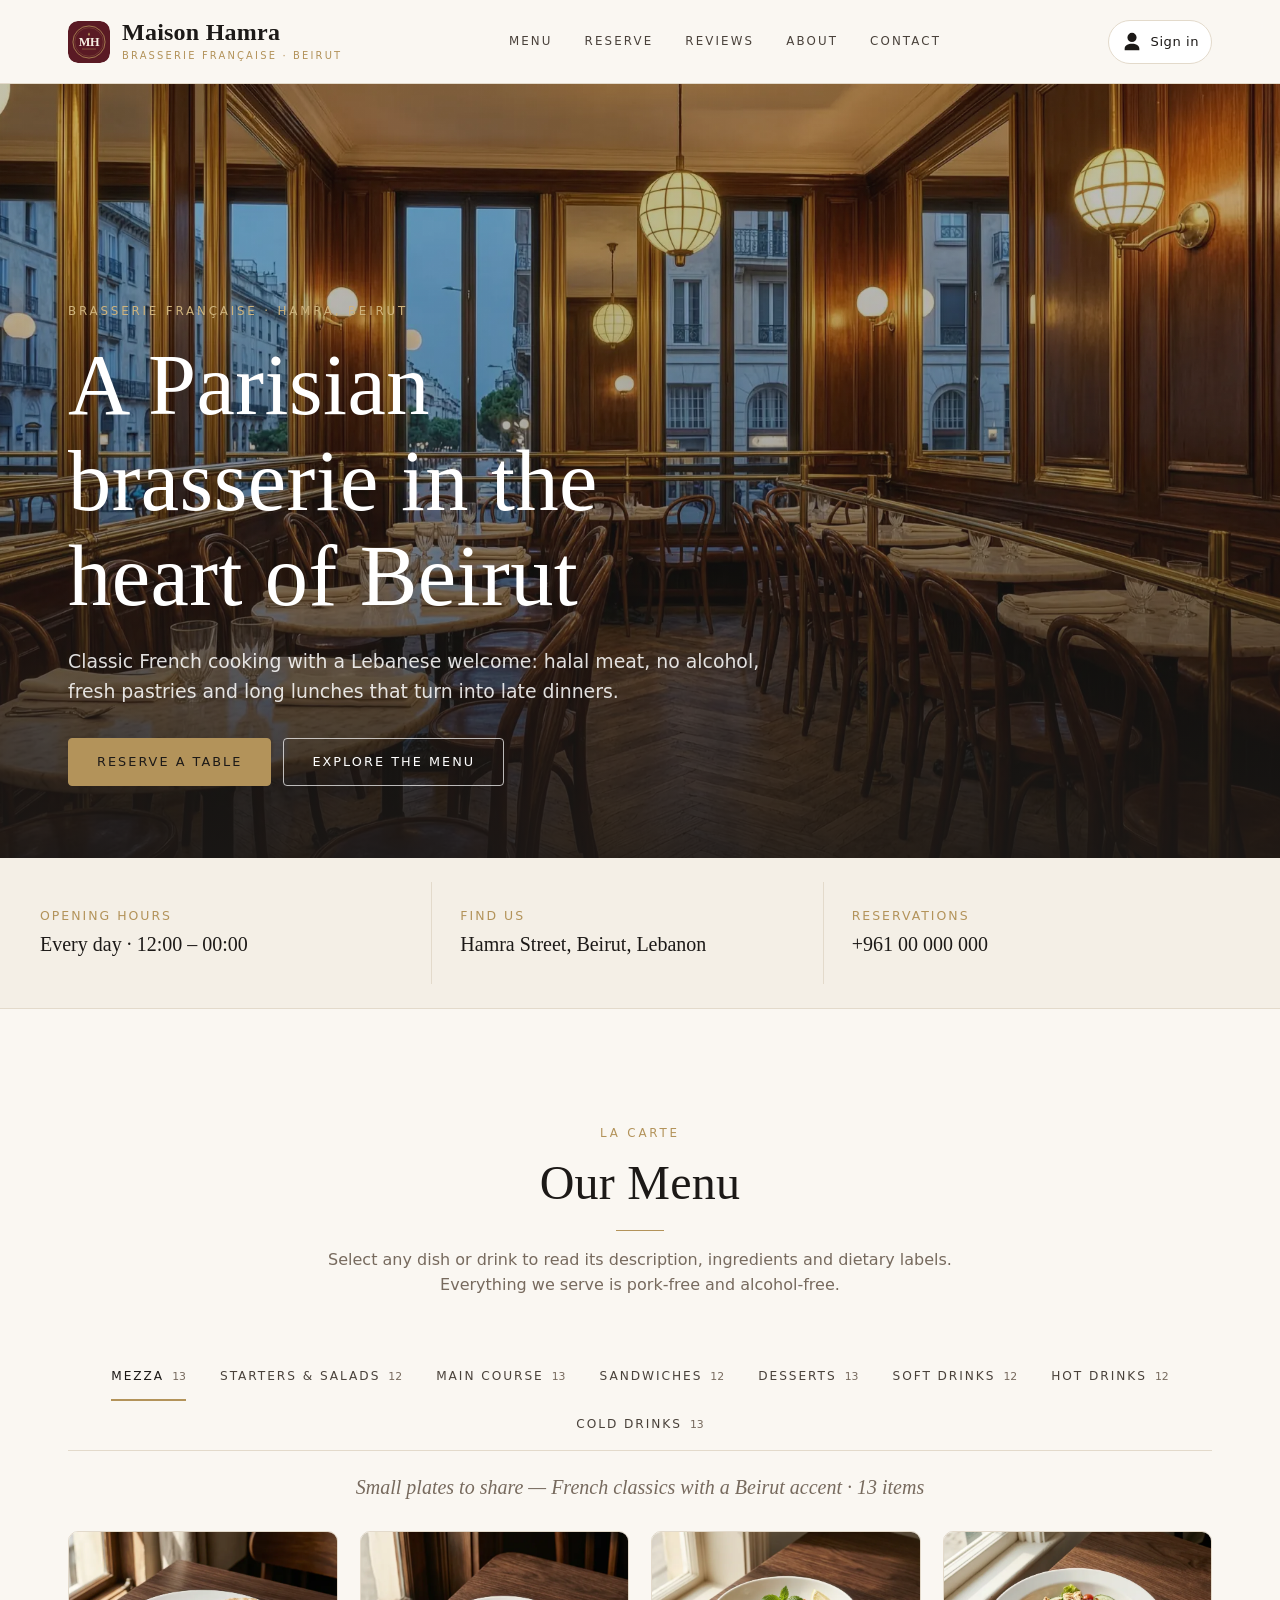
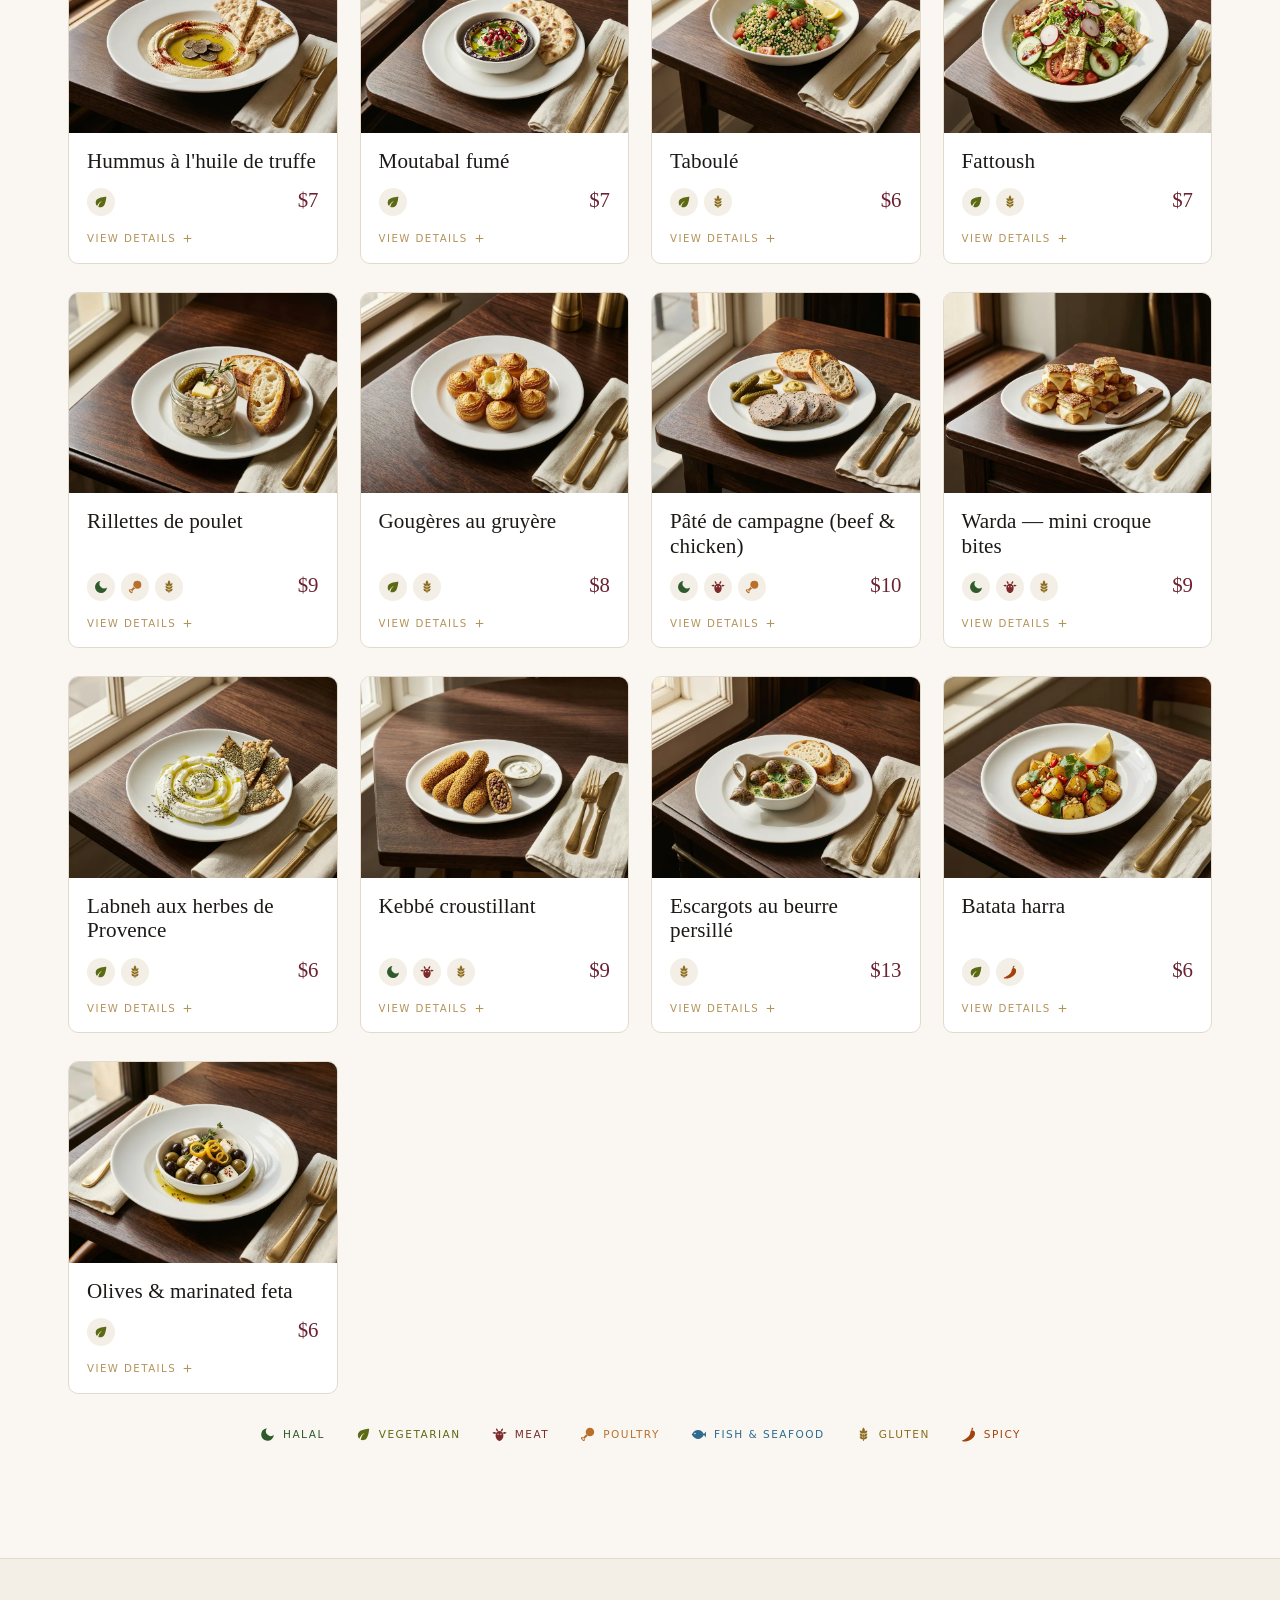
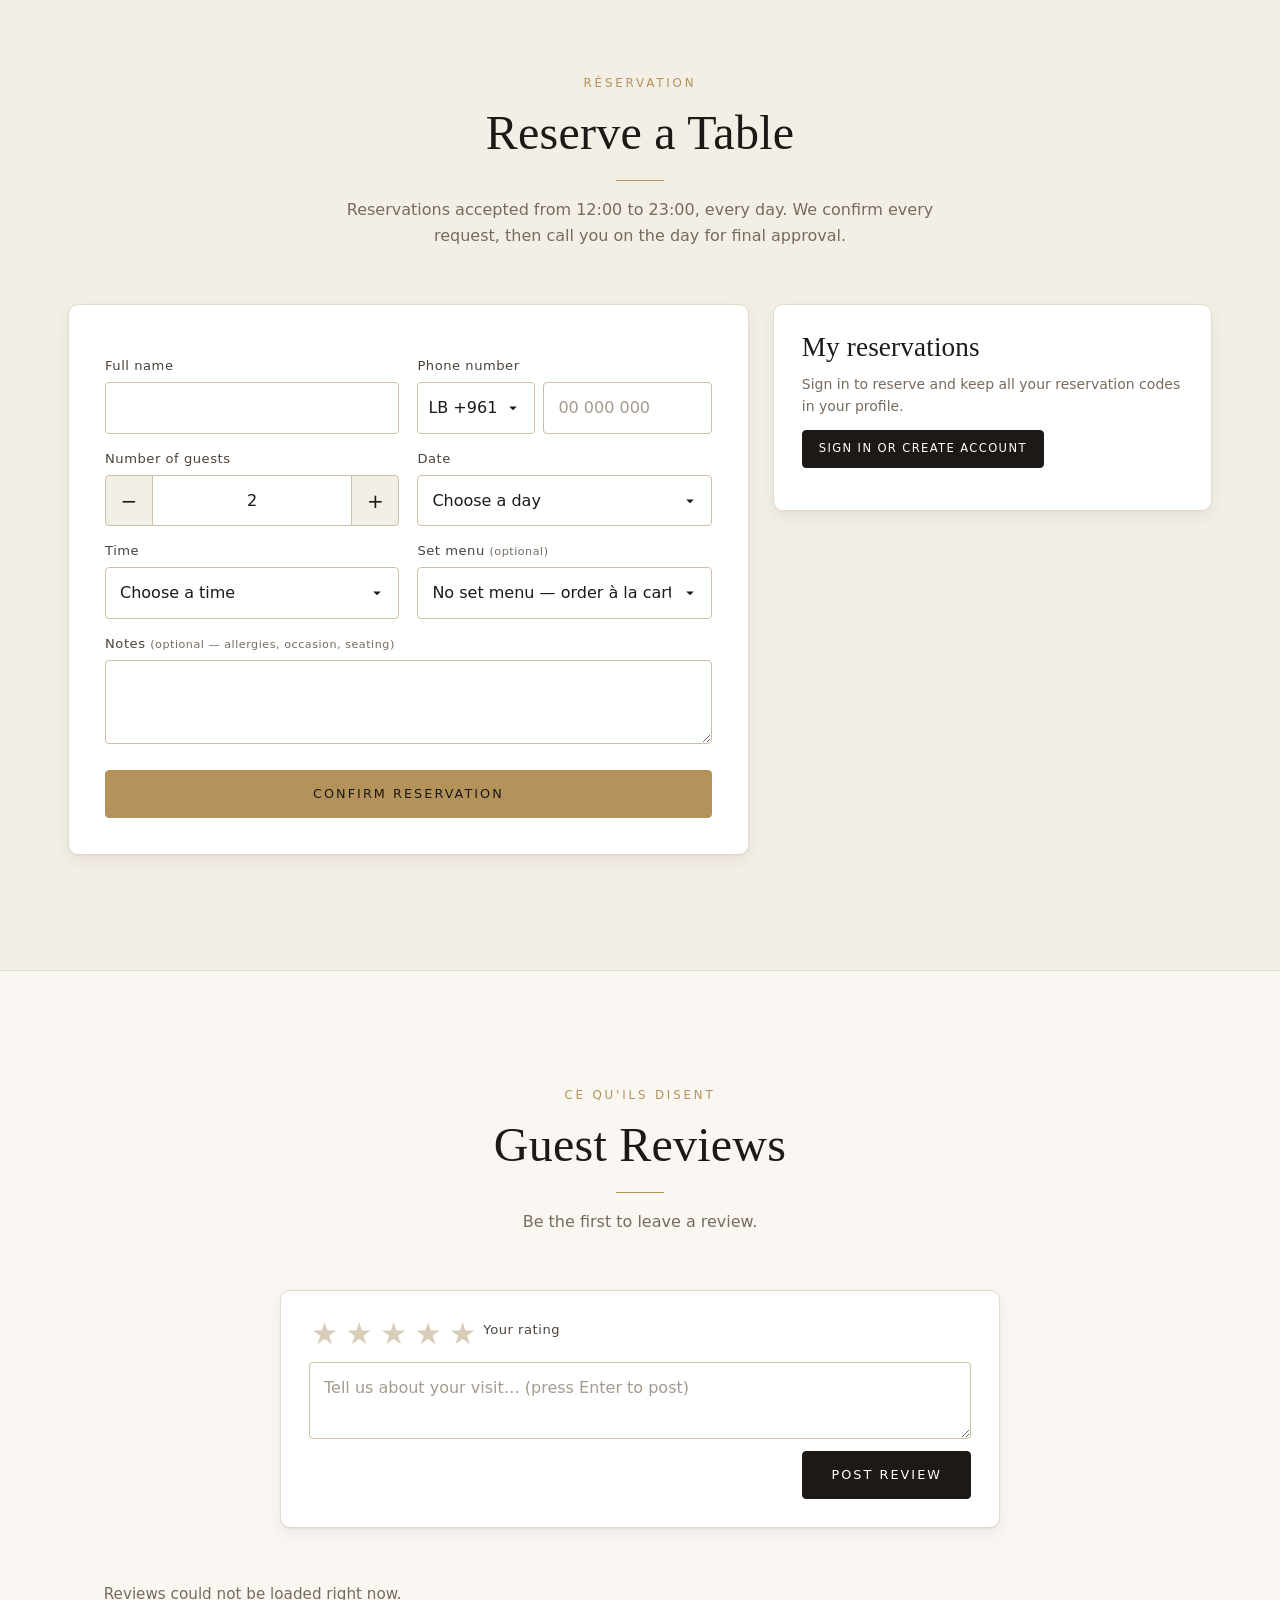
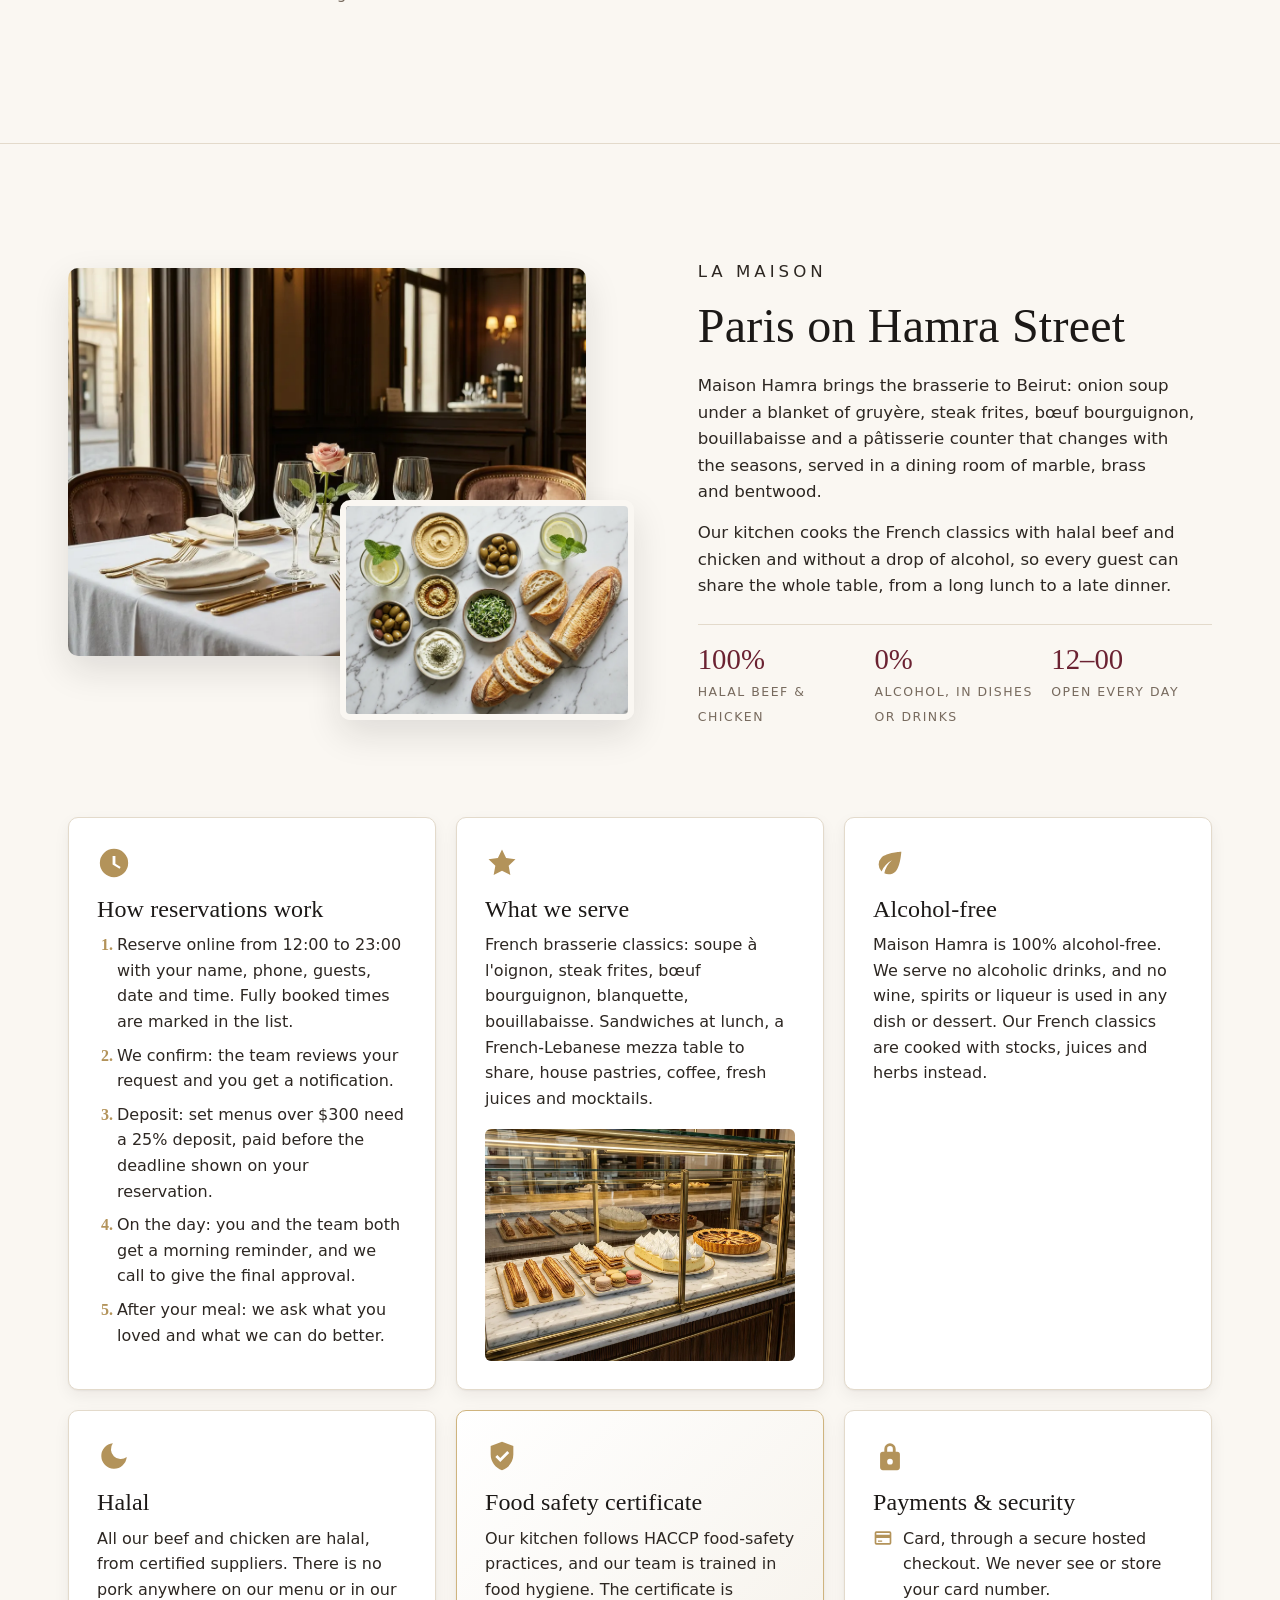
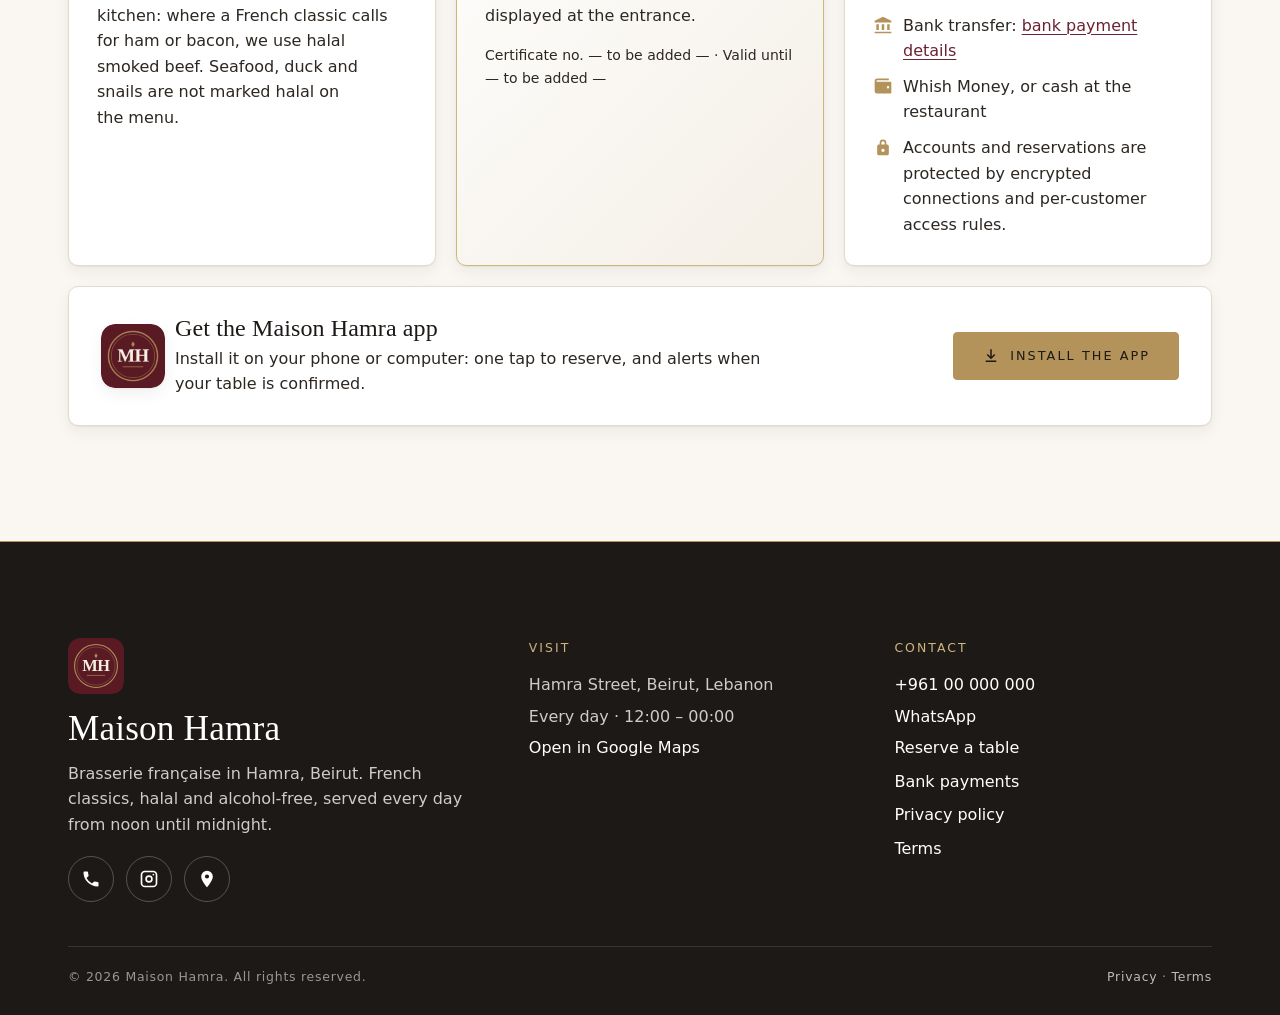
==== commit 0b067886: "Redesign the site: hotel-grade look, dish photos, dietary labels, dish details Customer site - Split" ====
--- a/index.html
+++ b/index.html
@@ -6,15 +6,23 @@
 <meta http-equiv="Content-Security-Policy" content="default-src 'self'; script-src 'self'; style-src 'self' 'unsafe-inline' https://fonts.googleapis.com; font-src https://fonts.gstatic.com; img-src 'self' data: blob: https://efwqkllaultepxprwert.supabase.co; connect-src 'self' https://efwqkllaultepxprwert.supabase.co wss://efwqkllaultepxprwert.supabase.co; base-uri 'self'; form-action 'self'">
 <meta name="referrer" content="strict-origin-when-cross-origin">
 <title>Maison Hamra — Brasserie française, Beirut</title>
-<meta name="description" content="French brasserie in Hamra, Beirut. Browse the menu, read reviews and reserve your table.">
-<meta name="theme-color" content="#5a1a24">
+<meta name="description" content="A Parisian brasserie in the heart of Hamra, Beirut. Halal, alcohol-free French classics, house pastries and a warm welcome. Browse the menu and reserve your table.">
+<meta property="og:type" content="website">
+<meta property="og:title" content="Maison Hamra — Brasserie française, Beirut">
+<meta property="og:description" content="French brasserie classics in Hamra, Beirut. Browse the menu, read reviews and reserve your table.">
+<meta property="og:image" content="https://abbassakar365.github.io/Maison-restaurant-/images/site/og.jpg">
+<meta property="og:url" content="https://abbassakar365.github.io/Maison-restaurant-/">
+<meta name="twitter:card" content="summary_large_image">
+<meta name="theme-color" content="#faf7f2">
 <link rel="icon" href="icons/icon.svg" type="image/svg+xml">
 <link rel="apple-touch-icon" href="icons/apple-touch-icon.png">
 <link rel="manifest" href="manifest.webmanifest">
 <link rel="preconnect" href="https://fonts.googleapis.com">
 <link rel="preconnect" href="https://fonts.gstatic.com" crossorigin>
-<link rel="stylesheet" href="https://fonts.googleapis.com/css2?family=Cormorant+Garamond:wght@500;600;700&family=Lato:wght@400;700&display=swap">
-<link rel="stylesheet" href="css/style.css">
+<link rel="stylesheet" href="https://fonts.googleapis.com/css2?family=Cormorant+Garamond:ital,wght@0,500;0,600;1,500&family=Jost:wght@300;400;500&display=swap">
+<link rel="stylesheet" href="css/core.css">
+<link rel="stylesheet" href="css/site.css">
+<link rel="preload" as="image" href="images/site/hero.webp" fetchpriority="high">
 </head>
 <body>
 <a class="skip" href="#menu">Skip to the menu</a>
@@ -22,11 +30,11 @@
 <header class="top" id="top">
   <div class="top-row">
     <a class="brand" href="#hero" aria-label="Maison Hamra — home">
-      <img src="icons/icon.svg" alt="" width="40" height="40">
+      <img src="icons/icon.svg" alt="" width="42" height="42">
       <span><b>Maison Hamra</b><small>Brasserie française · Beirut</small></span>
     </a>
     <div class="tools">
-      <div class="bell-wrap">
+      <div class="bell-wrap" hidden>
         <button id="bell" class="icon-btn" type="button" aria-label="Notifications" aria-haspopup="true" aria-expanded="false" aria-controls="notif-panel">
           <i data-icon="bell"></i><span id="badge" class="badge" hidden>0</span>
         </button>
@@ -42,51 +50,57 @@
   <nav class="nav" aria-label="Sections">
     <a href="#menu" data-sec="menu">Menu</a>
     <a href="#reserve" data-sec="reserve">Reserve</a>
+    <a href="#reviews" data-sec="reviews">Reviews</a>
     <a href="#about" data-sec="about">About</a>
-    <a href="#contact" data-sec="contact">Contact us</a>
-    <a href="#reviews" data-sec="reviews">Reviews</a>
+    <a href="#contact" data-sec="contact">Contact</a>
   </nav>
 </header>
 
 <main>
-  <section class="hero" id="hero">
-    <div class="wrap">
-      <p class="eyebrow">Depuis Hamra, avec amour</p>
-      <h1>A Parisian brasserie<br>in the heart of Beirut</h1>
-      <p class="lede">Classic French cooking, halal meat, no alcohol, fresh pastries and a warm welcome — from long lunches to late dinners.</p>
-      <div class="hero-cta"><a class="btn gold" href="#reserve">Reserve a table</a><a class="btn ghost" href="#menu">See the menu</a></div>
-    </div>
-  </section>
-
-  <!-- 1. Menu + reviews -->
+  <section class="hero" id="hero" aria-label="Welcome">
+    <div class="hero-media"><img src="images/site/hero.webp" alt="" width="1920" height="1080" fetchpriority="high"></div>
+    <div class="wrap">
+      <p class="eyebrow">Brasserie française · Hamra, Beirut</p>
+      <h1>A Parisian brasserie in the heart of Beirut</h1>
+      <p class="lede">Classic French cooking with a Lebanese welcome: halal meat, no alcohol, fresh pastries and long lunches that turn into late dinners.</p>
+      <div class="hero-cta"><a class="btn gold" href="#reserve">Reserve a table</a><a class="btn ghost" href="#menu">Explore the menu</a></div>
+    </div>
+  </section>
+  <div class="infobar" aria-label="Opening hours, address and phone">
+    <div class="wrap">
+      <div><h4>Opening hours</h4><p data-cfg="hours"></p></div>
+      <div><h4>Find us</h4><p><a data-map href="#" target="_blank" rel="noopener noreferrer" data-cfg="address"></a></p></div>
+      <div><h4>Reservations</h4><p><a data-tel href="#" data-cfg="phone"></a></p></div>
+    </div>
+  </div>
+
+  <!-- Menu -->
   <section id="menu" class="sec">
     <div class="wrap">
       <header class="sec-head"><p class="eyebrow">La carte</p><h2>Our Menu</h2>
-        <p class="hint">Hover over or tap any dish or drink to see what's inside.</p></header>
+        <p class="hint">Select any dish or drink to read its description, ingredients and dietary labels. Everything we serve is pork-free and alcohol-free.</p></header>
       <div class="cats" id="cats" role="tablist" aria-label="Menu categories"></div>
       <p class="cat-note" id="cat-note"></p>
       <div class="dishes" id="dishes" role="tabpanel"></div>
-      <p class="legend"><span class="tag tag-h">Halal</span><span class="tag tag-v">Vegetarian</span><span class="tag tag-s">Spicy</span></p>
-
-      <div id="reviews" class="reviews">
-        <header class="sec-head"><p class="eyebrow">Ce qu'ils disent</p><h2>Reviews</h2><p class="hint" id="avg">Be the first to leave a review.</p></header>
-        <form id="review-form" class="card review-form" novalidate>
-          <fieldset class="stars" id="stars"><legend>Your rating</legend></fieldset>
-          <label for="review-text" class="sr">Your review</label>
-          <textarea id="review-text" rows="2" maxlength="600" placeholder="Tell us about your visit… (press Enter to post)"></textarea>
-          <div class="row-end"><span class="form-msg" id="review-msg"></span><button class="btn" type="submit">Post review</button></div>
-        </form>
-        <ul class="review-list" id="review-list"></ul>
-      </div>
-    </div>
-  </section>
-
-  <!-- 2. Reservation -->
+      <p class="legend" aria-label="Dietary labels">
+        <span class="tag tag-h"><i data-icon="halal"></i>Halal</span>
+        <span class="tag tag-v"><i data-icon="leaf"></i>Vegetarian</span>
+        <span class="tag tag-m"><i data-icon="cow"></i>Meat</span>
+        <span class="tag tag-c"><i data-icon="drumstick"></i>Poultry</span>
+        <span class="tag tag-f"><i data-icon="fish"></i>Fish &amp; seafood</span>
+        <span class="tag tag-g"><i data-icon="wheat"></i>Gluten</span>
+        <span class="tag tag-s"><i data-icon="chili"></i>Spicy</span>
+      </p>
+
+    </div>
+  </section>
+
+  <!-- Reservation -->
   <section id="reserve" class="sec alt">
     <div class="wrap">
       <header class="sec-head"><p class="eyebrow">Réservation</p><h2>Reserve a Table</h2><p class="hint">Reservations accepted from <b data-rule="hours">12:00 to 23:00</b>, every day. We confirm every request, then call you on the day for final approval.</p></header>
       <div class="reserve-grid">
-        <form id="res-form" class="card" novalidate>
+        <form id="res-form" class="card res-form" novalidate>
           <div class="grid2">
             <div><label for="r-name">Full name</label><input id="r-name" autocomplete="name" maxlength="80" required><small class="field-err" id="re-name"></small></div>
             <div><label for="r-phone">Phone number</label>
@@ -122,48 +136,83 @@
     </div>
   </section>
 
-  <!-- 3. About -->
+  <!-- Reviews -->
+  <section id="reviews" class="sec reviews">
+    <div class="wrap">
+      <header class="sec-head"><p class="eyebrow">Ce qu'ils disent</p><h2>Guest Reviews</h2><p class="hint" id="avg">Be the first to leave a review.</p></header>
+      <form id="review-form" class="card review-form" novalidate>
+        <fieldset class="stars" id="stars"><legend>Your rating</legend></fieldset>
+        <label for="review-text" class="sr">Your review</label>
+        <textarea id="review-text" rows="2" maxlength="600" placeholder="Tell us about your visit… (press Enter to post)"></textarea>
+        <div class="row-end"><span class="form-msg" id="review-msg"></span><button class="btn" type="submit">Post review</button></div>
+      </form>
+      <ul class="review-list" id="review-list"></ul>
+    </div>
+  </section>
+
+  <!-- About -->
   <section id="about" class="sec">
     <div class="wrap">
-      <header class="sec-head"><p class="eyebrow">La maison</p><h2>About Us</h2></header>
+      <div class="story">
+        <div class="story-media">
+          <img class="m1" src="images/site/about-table.webp" alt="A table set by the window at Maison Hamra" width="1200" height="900" loading="lazy">
+          <img class="m2" src="images/site/about-mezza.webp" alt="A French-Lebanese mezza spread" width="800" height="600" loading="lazy">
+        </div>
+        <div class="story-text">
+          <p class="eyebrow">La maison</p>
+          <h2>Paris on Hamra Street</h2>
+          <p>Maison Hamra brings the brasserie to Beirut: onion soup under a blanket of gruyère, steak frites, bœuf bourguignon, bouillabaisse and a pâtisserie counter that changes with the seasons, served in a dining room of marble, brass and bentwood.</p>
+          <p>Our kitchen cooks the French classics with halal beef and chicken and without a drop of alcohol, so every guest can share the whole table, from a long lunch to a late dinner.</p>
+          <ul class="story-facts">
+            <li><b>100%</b><span>Halal beef &amp; chicken</span></li>
+            <li><b>0%</b><span>Alcohol, in dishes or drinks</span></li>
+            <li><b>12–00</b><span>Open every day</span></li>
+          </ul>
+        </div>
+      </div>
+
       <div class="about-grid">
         <article class="card">
-          <h3>How it works</h3>
+          <i data-icon="clock" class="ico big"></i>
+          <h3>How reservations work</h3>
           <ol class="steps">
-            <li><b>Reserve</b> online from <span data-rule="hours">12:00 to 23:00</span> with your name, phone, guests, date and time — add a set menu if you like. Times that are fully booked are marked in the list.</li>
-            <li><b>We confirm</b> — the team reviews your request and you get a notification.</li>
-            <li><b>Deposit</b> — set menus <span data-rule="deposit">over $300 need a 25% deposit</span>, paid before the deadline shown on your reservation.</li>
-            <li><b>On the day</b> — you and the team both get a morning reminder; we call to give the final approval.</li>
-            <li><b>After your meal</b> — we ask what you loved and what we can do better.</li>
+            <li><b>Reserve</b> online from <span data-rule="hours">12:00 to 23:00</span> with your name, phone, guests, date and time. Fully booked times are marked in the list.</li>
+            <li><b>We confirm</b>: the team reviews your request and you get a notification.</li>
+            <li><b>Deposit</b>: set menus <span data-rule="deposit">over $300 need a 25% deposit</span>, paid before the deadline shown on your reservation.</li>
+            <li><b>On the day</b>: you and the team both get a morning reminder, and we call to give the final approval.</li>
+            <li><b>After your meal</b>: we ask what you loved and what we can do better.</li>
           </ol>
         </article>
         <article class="card">
+          <i data-icon="star" class="ico big"></i>
           <h3>What we serve</h3>
-          <p>French brasserie classics — soupe à l'oignon, steak frites, bœuf bourguignon, coq au vin, bouillabaisse — plus sandwiches, a French-Lebanese mezza table, house pastries, coffee, fresh juices and mocktails. Open every day from noon until midnight.</p>
-        </article>
-        <article class="card">
+          <p>French brasserie classics: soupe à l'oignon, steak frites, bœuf bourguignon, blanquette, bouillabaisse. Sandwiches at lunch, a French-Lebanese mezza table to share, house pastries, coffee, fresh juices and mocktails.</p>
+          <img src="images/site/about-pastry.webp" alt="The pastry counter" width="800" height="600" loading="lazy" style="border-radius: 6px; margin-top: 8px">
+        </article>
+        <article class="card">
+          <i data-icon="leaf" class="ico big"></i>
           <h3>Alcohol-free</h3>
-          <p>Maison Hamra is <b>100% alcohol-free</b>. We serve no alcoholic drinks, and no wine, spirits or liqueur is used in any dish or dessert — our French classics are cooked with stocks, juices and herbs instead.</p>
-        </article>
-        <article class="card">
+          <p>Maison Hamra is <b>100% alcohol-free</b>. We serve no alcoholic drinks, and no wine, spirits or liqueur is used in any dish or dessert. Our French classics are cooked with stocks, juices and herbs instead.</p>
+        </article>
+        <article class="card">
+          <i data-icon="halal" class="ico big"></i>
           <h3>Halal</h3>
-          <p>All our <b>beef and chicken are halal</b>, from certified suppliers. There is <b>no pork</b> anywhere on our menu or in our kitchen — where a French classic calls for ham or bacon, we use halal smoked beef. Seafood, duck and snails are not marked halal on the menu.</p>
+          <p>All our <b>beef and chicken are halal</b>, from certified suppliers. There is <b>no pork</b> anywhere on our menu or in our kitchen: where a French classic calls for ham or bacon, we use halal smoked beef. Seafood, duck and snails are not marked halal on the menu.</p>
         </article>
         <article class="card cert">
           <i data-icon="shield" class="ico big"></i>
-          <div>
-            <h3>Food safety certificate</h3>
-            <p>Our kitchen follows HACCP food-safety practices, and our team is trained in food hygiene. The certificate is displayed at the entrance.</p>
-            <p class="small muted">Certificate no. <b>— to be added —</b> · Valid until <b>— to be added —</b></p>
-          </div>
-        </article>
-        <article class="card">
+          <h3>Food safety certificate</h3>
+          <p>Our kitchen follows HACCP food-safety practices, and our team is trained in food hygiene. The certificate is displayed at the entrance.</p>
+          <p class="small muted">Certificate no. <b>— to be added —</b> · Valid until <b>— to be added —</b></p>
+        </article>
+        <article class="card">
+          <i data-icon="lock" class="ico big"></i>
           <h3>Payments &amp; security</h3>
           <ul class="pay-list">
-            <li><i data-icon="card"></i> Card — through a secure hosted checkout; we never see or store your card number.</li>
-            <li><i data-icon="bank"></i> Bank transfer — <a href="pay.html#bank">bank payment details</a></li>
-            <li><i data-icon="wallet"></i> Whish Money · Cash at the restaurant</li>
-            <li><i data-icon="lock"></i> Accounts and reservations are protected by encrypted connections and per-customer access rules.</li>
+            <li><i data-icon="card"></i><span>Card, through a secure hosted checkout. We never see or store your card number.</span></li>
+            <li><i data-icon="bank"></i><span>Bank transfer: <a href="pay.html#bank">bank payment details</a></span></li>
+            <li><i data-icon="wallet"></i><span>Whish Money, or cash at the restaurant</span></li>
+            <li><i data-icon="lock"></i><span>Accounts and reservations are protected by encrypted connections and per-customer access rules.</span></li>
           </ul>
         </article>
         <article class="card install-card">
@@ -182,21 +231,61 @@
 
 <footer id="contact" class="foot">
   <div class="wrap">
-    <h2>Contact Us</h2>
-    <p class="foot-addr" data-cfg="address"></p>
-    <div class="socials">
-      <a id="f-phone" class="soc" aria-label="Call us"><i data-icon="phone"></i></a>
-      <span id="f-insta" class="soc" role="img" aria-label="Instagram (coming soon)"><i data-icon="instagram"></i></span>
-      <a id="f-map" class="soc" target="_blank" rel="noopener noreferrer" aria-label="Location on Google Maps"><i data-icon="pin"></i></a>
-    </div>
-    <p class="foot-phone" data-cfg="phone"></p>
-    <p class="small" data-cfg="hours"></p>
-    <p class="foot-links"><a href="pay.html#bank">Bank payments</a> · <a href="privacy.html">Privacy policy</a> · <a href="terms.html">Terms</a></p>
-    <p class="small muted-light">© <span id="year"></span> Maison Hamra. All rights reserved.</p>
+    <div class="foot-grid">
+      <div class="foot-brand">
+        <img src="icons/icon.svg" alt="" width="56" height="56">
+        <h2>Maison Hamra</h2>
+        <p>Brasserie française in Hamra, Beirut. French classics, halal and alcohol-free, served every day from noon until midnight.</p>
+        <div class="socials">
+          <a data-tel href="#" class="soc" aria-label="Call us"><i data-icon="phone"></i></a>
+          <span id="f-insta" class="soc" role="img" aria-label="Instagram (coming soon)"><i data-icon="instagram"></i></span>
+          <a data-map href="#" class="soc" target="_blank" rel="noopener noreferrer" aria-label="Location on Google Maps"><i data-icon="pin"></i></a>
+        </div>
+      </div>
+      <div>
+        <h4>Visit</h4>
+        <p data-cfg="address"></p>
+        <p data-cfg="hours"></p>
+        <p><a data-map href="#" target="_blank" rel="noopener noreferrer">Open in Google Maps</a></p>
+      </div>
+      <div>
+        <h4>Contact</h4>
+        <p><a data-tel href="#" data-cfg="phone"></a></p>
+        <p><a data-whatsapp href="#" target="_blank" rel="noopener noreferrer">WhatsApp</a></p>
+        <ul class="foot-links">
+          <li><a href="#reserve">Reserve a table</a></li>
+          <li><a href="pay.html#bank">Bank payments</a></li>
+          <li><a href="privacy.html">Privacy policy</a></li>
+          <li><a href="terms.html">Terms</a></li>
+        </ul>
+      </div>
+    </div>
+    <div class="foot-bottom">
+      <span>© <span id="year"></span> Maison Hamra. All rights reserved.</span>
+      <span><a href="privacy.html">Privacy</a> · <a href="terms.html">Terms</a></span>
+    </div>
   </div>
 </footer>
 
 <div id="toasts" class="toasts" aria-live="polite"></div>
+
+<!-- dish details -->
+<dialog id="dish-dlg" class="dlg wide dish-dlg" aria-labelledby="dd-name">
+  <div>
+    <button type="button" class="dlg-x" data-close aria-label="Close"><i data-icon="close"></i></button>
+    <figure class="dd-photo" id="dd-photo"></figure>
+    <div class="dd-body">
+      <p class="eyebrow" id="dd-cat"></p>
+      <div class="dd-head"><h2 id="dd-name"></h2><b class="price" id="dd-price"></b></div>
+      <p class="dd-desc" id="dd-desc"></p>
+      <ul class="dd-tags" id="dd-tags" aria-label="Dietary labels"></ul>
+      <h3>Ingredients</h3>
+      <ul class="dd-ingr" id="dd-ingr"></ul>
+      <h3>Good to know</h3>
+      <p class="dd-note">Everything we serve is pork-free and alcohol-free, and all our meat is halal. Tell us about allergies or preferences in your reservation notes, or ask our team.</p>
+    </div>
+  </div>
+</dialog>
 
 <!-- sign in / sign up -->
 <dialog id="auth-dlg" class="dlg" aria-labelledby="auth-title">
@@ -233,7 +322,7 @@
     <dl class="profile" id="profile"></dl>
     <h3>My reservation codes</h3>
     <ul class="res-list" id="acct-list"></ul>
-    <button type="button" class="btn ghost-dark wide" id="sign-out">Sign out</button>
+    <button type="button" class="btn outline wide" id="sign-out">Sign out</button>
   </div>
 </dialog>
 
@@ -245,7 +334,7 @@
     <p id="cancel-what"></p>
     <label for="cancel-reason">Reason <span class="opt">(optional)</span></label>
     <textarea id="cancel-reason" rows="2" maxlength="300"></textarea>
-    <div class="row-end"><button type="button" class="btn ghost-dark" data-close>Keep it</button><button class="btn danger" type="submit">Cancel reservation</button></div>
+    <div class="row-end"><button type="button" class="btn outline" data-close>Keep it</button><button class="btn danger" type="submit">Cancel reservation</button></div>
     <p class="form-msg" id="cancel-msg"></p>
   </form>
 </dialog>
@@ -258,7 +347,7 @@
     <p class="small muted" id="fb-what"></p>
     <fieldset class="stars" id="fb-stars"><legend>Overall rating</legend></fieldset>
     <label for="fb-loved">What did you love?</label><textarea id="fb-loved" rows="2" maxlength="800"></textarea>
-    <p class="fb-sub">Was there anything you didn't like about…</p>
+    <p class="eyebrow" style="margin-top: 18px">Was there anything you didn't like about…</p>
     <label for="fb-service">The service</label><textarea id="fb-service" rows="2" maxlength="800"></textarea>
     <label for="fb-food">The food &amp; beverages</label><textarea id="fb-food" rows="2" maxlength="800"></textarea>
     <label for="fb-place">The place</label><textarea id="fb-place" rows="2" maxlength="800"></textarea>
@@ -269,9 +358,6 @@
 </dialog>
 
 <script src="js/vendor/supabase.js"></script>
-<script src="js/config.js"></script>
-<script src="js/menu.js"></script>
-<script src="js/core.js"></script>
-<script src="js/app.js"></script>
+<script type="module" src="js/pages/home.js"></script>
 </body>
 </html>
--- a/css/core.css
+++ b/css/core.css
@@ -0,0 +1,374 @@
+/* ==========================================================================
+   Maison Hamra — core stylesheet
+   Shared by every page: design tokens, reset, typography, layout helpers,
+   buttons, forms and the common components (header, notification panel,
+   toasts, dialogs, cards, pills). Page-specific rules live in site.css,
+   pay.css, legal.css and team.css.
+   ========================================================================== */
+
+/* ---------- 1. Design tokens ---------- */
+:root {
+  /* colour */
+  --ink: #1c1917;
+  --ink-2: #2d2722;
+  --ink-3: #4a423b;
+  --muted: #776a5e;
+  --paper: #faf7f2;
+  --ivory: #f4efe6;
+  --cream: #ebe3d4;
+  --line: #e3dacb;
+  --line-strong: #cdbfa6;
+  --white: #ffffff;
+  --gold: #b3935a;
+  --gold-2: #cfb47e;
+  --gold-soft: rgba(179, 147, 90, 0.14);
+  --wine: #6b2232;
+  --wine-2: #86303f;
+  --ok: #2f6b3f;
+  --ok-soft: #e4efe6;
+  --warn: #946014;
+  --warn-soft: #fbefd6;
+  --err: #a3302f;
+  --err-soft: #f8e2e1;
+  --info: #2c5d8f;
+  --info-soft: #e5edf7;
+  --orange: #c0681b;
+  --red: #b3261e;
+
+  /* type */
+  --serif: "Cormorant Garamond", "Times New Roman", Georgia, serif;
+  --sans: "Jost", system-ui, -apple-system, "Segoe UI", Roboto, Arial, sans-serif;
+  --mono: ui-monospace, Menlo, Consolas, monospace;
+
+  /* shape & depth */
+  --radius-s: 4px;
+  --radius: 10px;
+  --radius-l: 18px;
+  --shadow-s: 0 1px 2px rgba(28, 25, 23, 0.05), 0 6px 16px rgba(28, 25, 23, 0.06);
+  --shadow: 0 14px 36px rgba(28, 25, 23, 0.12);
+  --shadow-l: 0 30px 80px rgba(28, 25, 23, 0.28);
+
+  /* layout */
+  --wrap: 1200px;
+  --gutter: 20px;
+  --head-h: 116px;
+  --ease: cubic-bezier(0.2, 0.7, 0.2, 1);
+
+  color-scheme: light;
+}
+@media (min-width: 900px) { :root { --head-h: 84px; } }
+@media (min-width: 640px) { :root { --gutter: 28px; } }
+
+/* ---------- 2. Reset & base ---------- */
+*, *::before, *::after { box-sizing: border-box; margin: 0; }
+[hidden] { display: none !important; }
+html {
+  scroll-behavior: smooth;
+  scroll-padding-top: calc(var(--head-h) + 16px);
+  -webkit-text-size-adjust: 100%;
+  text-size-adjust: 100%;
+}
+body {
+  font-family: var(--sans);
+  font-weight: 400;
+  font-size: 1rem;
+  line-height: 1.6;
+  color: var(--ink);
+  background: var(--paper);
+  min-height: 100vh;
+  overflow-x: hidden;
+  -webkit-font-smoothing: antialiased;
+}
+img, svg, video { max-width: 100%; display: block; }
+img { height: auto; }
+a { color: var(--wine); text-decoration-thickness: 1px; text-underline-offset: 3px; }
+a:hover { color: var(--wine-2); }
+button, input, select, textarea { font: inherit; color: inherit; }
+button { cursor: pointer; }
+h1, h2, h3, .serif { font-family: var(--serif); font-weight: 500; line-height: 1.1; color: var(--ink); letter-spacing: 0.005em; }
+h1 { font-size: clamp(2.4rem, 6vw, 4.2rem); }
+h2 { font-size: clamp(2rem, 4.6vw, 3rem); }
+h3 { font-size: 1.5rem; }
+h4 { font-size: 0.78rem; font-weight: 500; text-transform: uppercase; letter-spacing: 0.16em; }
+p { text-wrap: pretty; }
+strong, b { font-weight: 500; }
+::selection { background: var(--gold-2); color: var(--ink); }
+:focus-visible { outline: 2px solid var(--gold); outline-offset: 3px; }
+@media (prefers-reduced-motion: reduce) {
+  html { scroll-behavior: auto; }
+  *, *::before, *::after { animation: none !important; transition: none !important; }
+}
+
+/* ---------- 3. Layout helpers ---------- */
+.wrap { width: 100%; max-width: var(--wrap); margin-inline: auto; padding-inline: var(--gutter); }
+.sr { position: absolute !important; width: 1px; height: 1px; overflow: hidden; clip: rect(0 0 0 0); white-space: nowrap; }
+.skip { position: absolute; left: -999px; top: 10px; z-index: 500; background: var(--ink); color: var(--white); padding: 10px 16px; border-radius: var(--radius-s); }
+.skip:focus { left: 10px; }
+.small { font-size: 0.875rem; }
+.tiny { font-size: 0.78rem; }
+.muted { color: var(--muted); }
+.opt { font-weight: 400; color: var(--muted); font-size: 0.85em; }
+.eyebrow { font-family: var(--sans); font-size: 0.74rem; font-weight: 500; letter-spacing: 0.24em; text-transform: uppercase; color: var(--gold); }
+.row-end { display: flex; align-items: center; justify-content: flex-end; gap: 12px; flex-wrap: wrap; }
+.row-end .form-msg { margin: 0 auto 0 0; text-align: left; }
+.block { display: block; }
+.empty { list-style: none; color: var(--muted); padding: 22px 12px; text-align: center; font-size: 0.95rem; }
+
+/* ---------- 4. Buttons ---------- */
+.btn {
+  display: inline-flex; align-items: center; justify-content: center; gap: 10px;
+  min-height: 48px; padding: 12px 28px;
+  border: 1px solid var(--ink); border-radius: var(--radius-s);
+  background: var(--ink); color: var(--white);
+  font-family: var(--sans); font-size: 0.8rem; font-weight: 500; letter-spacing: 0.16em; text-transform: uppercase; text-decoration: none; line-height: 1.2;
+  transition: background 0.25s var(--ease), color 0.25s var(--ease), border-color 0.25s var(--ease), transform 0.2s var(--ease), box-shadow 0.25s var(--ease);
+}
+.btn:hover { background: var(--gold); border-color: var(--gold); color: var(--ink); transform: translateY(-1px); }
+.btn:active { transform: translateY(0); }
+.btn:disabled { opacity: 0.55; cursor: progress; transform: none; }
+.btn.gold { background: var(--gold); border-color: var(--gold); color: var(--ink); }
+.btn.gold:hover { background: var(--gold-2); border-color: var(--gold-2); }
+.btn.ghost { background: transparent; border-color: rgba(255, 255, 255, 0.7); color: var(--white); }
+.btn.ghost:hover { background: var(--white); border-color: var(--white); color: var(--ink); }
+.btn.outline { background: transparent; color: var(--ink); border-color: var(--line-strong); }
+.btn.outline:hover { background: var(--ink); border-color: var(--ink); color: var(--white); }
+.btn.danger { background: var(--err); border-color: var(--err); }
+.btn.danger:hover { background: #8b2524; border-color: #8b2524; color: var(--white); }
+.btn.ok { background: var(--ok); border-color: var(--ok); }
+.btn.ok:hover { background: #26582f; border-color: #26582f; color: var(--white); }
+.btn.small { min-height: 38px; padding: 8px 16px; font-size: 0.72rem; letter-spacing: 0.12em; }
+.btn.wide { width: 100%; margin-top: 18px; }
+.btn .ico { width: 18px; height: 18px; }
+.link { background: none; border: 0; padding: 2px 0; color: var(--wine); font-weight: 500; text-decoration: underline; text-underline-offset: 3px; cursor: pointer; }
+.link:hover { color: var(--wine-2); }
+.link.right { display: block; margin-left: auto; margin-top: 8px; font-size: 0.85rem; }
+.icon-btn {
+  position: relative; display: inline-flex; align-items: center; justify-content: center; gap: 8px;
+  min-width: 44px; height: 44px; padding: 0 12px;
+  border: 1px solid var(--line); border-radius: 999px; background: var(--white); color: var(--ink);
+  font-size: 0.82rem; font-weight: 500; letter-spacing: 0.04em; text-decoration: none; cursor: pointer;
+  transition: border-color 0.2s, background 0.2s;
+}
+.icon-btn:hover { border-color: var(--gold); background: var(--ivory); color: var(--ink); }
+.ico { width: 22px; height: 22px; fill: currentColor; flex: none; }
+.ico.big { width: 40px; height: 40px; color: var(--gold); }
+
+/* ---------- 5. Forms ---------- */
+label { display: block; font-size: 0.82rem; font-weight: 500; letter-spacing: 0.04em; color: var(--ink-3); margin: 14px 0 6px; }
+input, select, textarea {
+  width: 100%; min-height: 48px; padding: 12px 14px;
+  border: 1px solid var(--line-strong); border-radius: var(--radius-s); background: var(--white);
+  font-size: 1rem; transition: border-color 0.2s, box-shadow 0.2s;
+}
+select { appearance: none; -webkit-appearance: none; padding-right: 40px; background-image: url("data:image/svg+xml,%3Csvg xmlns='http://www.w3.org/2000/svg' viewBox='0 0 24 24' fill='%231c1917'%3E%3Cpath d='M7 10l5 5 5-5z'/%3E%3C/svg%3E"); background-repeat: no-repeat; background-position: right 12px center; background-size: 18px; }
+textarea { resize: vertical; min-height: 84px; }
+input:focus, select:focus, textarea:focus { outline: 0; border-color: var(--gold); box-shadow: 0 0 0 3px var(--gold-soft); }
+input::placeholder, textarea::placeholder { color: #a59a8e; }
+input[type="checkbox"], input[type="radio"] { width: 18px; height: 18px; min-height: 0; accent-color: var(--ink); }
+.field-err { display: block; color: var(--err); font-size: 0.8rem; margin-top: 4px; }
+.field-err:empty { display: none; }
+.form-msg { margin-top: 12px; font-size: 0.92rem; text-align: center; }
+.form-msg:empty { display: none; }
+.form-msg.ok { color: var(--ok); }
+.form-msg.err { color: var(--err); }
+.form-msg .btn { margin: 12px auto 0; display: flex; width: fit-content; }
+.phone-row { display: flex; gap: 8px; }
+.phone-row select { width: 118px; flex: none; padding-inline: 10px 30px; }
+.phone-row input { min-width: 0; }
+.pass-row { position: relative; }
+.pass-row input { padding-right: 70px; }
+.pass-row .link { position: absolute; right: 12px; top: 50%; transform: translateY(-50%); text-decoration: none; font-size: 0.8rem; letter-spacing: 0.08em; text-transform: uppercase; }
+.stepper { display: flex; }
+.stepper input { text-align: center; border-radius: 0; border-left: 0; border-right: 0; -moz-appearance: textfield; appearance: textfield; }
+.stepper input::-webkit-inner-spin-button, .stepper input::-webkit-outer-spin-button { -webkit-appearance: none; }
+.stepper button { width: 48px; flex: none; border: 1px solid var(--line-strong); background: var(--ivory); font-size: 1.25rem; color: var(--ink); transition: background 0.2s; }
+.stepper button:hover { background: var(--cream); }
+.stepper button:first-child { border-radius: var(--radius-s) 0 0 var(--radius-s); }
+.stepper button:last-child { border-radius: 0 var(--radius-s) var(--radius-s) 0; }
+fieldset { border: 0; padding: 0; min-width: 0; }
+.stars { display: inline-flex; flex-direction: row-reverse; justify-content: flex-end; gap: 2px; }
+.stars legend { float: left; width: 100%; font-size: 0.82rem; font-weight: 500; letter-spacing: 0.04em; color: var(--ink-3); margin-bottom: 6px; }
+.stars label { font-size: 1.9rem; line-height: 1; color: #d8cdb9; cursor: pointer; padding: 0 2px; margin: 0; transition: color 0.15s; }
+.stars input:checked ~ label, .stars label:hover, .stars label:hover ~ label { color: var(--gold); }
+.stars input:focus-visible + label { outline: 2px solid var(--gold); border-radius: 4px; }
+.rstars { color: var(--gold); letter-spacing: 2px; white-space: nowrap; }
+
+/* ---------- 5b. Scrollbars ----------
+   A slim rounded thumb on a transparent track, for the page and every inner
+   scroller (dialogs, notification panel, ingredient overlays). Chromium and
+   Safari use the -webkit- pseudo-elements; Firefox gets the standard thin
+   scrollbar in the same colour. Dark surfaces override --scroll. */
+:root { --scroll: rgba(28, 25, 23, 0.22); --scroll-hover: rgba(28, 25, 23, 0.4); }
+::-webkit-scrollbar { width: 10px; height: 10px; }
+::-webkit-scrollbar-track, ::-webkit-scrollbar-corner { background: transparent; }
+::-webkit-scrollbar-thumb { background-color: var(--scroll); border-radius: 999px; border: 3px solid transparent; background-clip: padding-box; }
+::-webkit-scrollbar-thumb:hover { background-color: var(--scroll-hover); }
+@supports not selector(::-webkit-scrollbar) {
+  * { scrollbar-width: thin; scrollbar-color: var(--scroll) transparent; }
+}
+
+/* ---------- 6. Cards, pills, tags ---------- */
+.card { background: var(--white); border: 1px solid var(--line); border-radius: var(--radius); padding: 28px; box-shadow: var(--shadow-s); }
+.card h3 { margin-bottom: 10px; }
+.pill { display: inline-block; font-size: 0.68rem; font-weight: 500; letter-spacing: 0.12em; text-transform: uppercase; border-radius: 999px; padding: 4px 11px; white-space: nowrap; background: var(--cream); color: var(--ink-3); }
+.p-pending { background: var(--warn-soft); color: var(--warn); }
+.p-confirmed { background: var(--ok-soft); color: var(--ok); }
+.p-cancelled { background: var(--err-soft); color: var(--err); }
+.p-completed { background: var(--info-soft); color: var(--info); }
+.p-no_show { background: #fde6d2; color: var(--orange); }
+.p-phone { background: var(--info-soft); color: var(--info); }
+.dep-due { background: var(--warn-soft); color: var(--warn); }
+.dep-review { background: #fbe6c3; color: #7a4b00; }
+.dep-paid { background: var(--ok-soft); color: var(--ok); }
+.dep-expired { background: var(--err-soft); color: var(--err); }
+.dep-none { background: var(--cream); color: var(--muted); }
+/* Dietary tags: an icon with its name (legend) or the icon alone (dish cards, see site.css). */
+.tag { display: inline-flex; align-items: center; gap: 7px; font-size: 0.66rem; font-weight: 500; letter-spacing: 0.14em; text-transform: uppercase; line-height: 1; white-space: nowrap; }
+.tag .ico { width: 17px; height: 17px; }
+.tag-h { color: #2f5a2b; }
+.tag-v { color: #5d6a14; }
+.tag-m { color: #7d2a2a; }
+.tag-c { color: #b8702a; }
+.tag-f { color: #2e6b8f; }
+.tag-g { color: #8c6d1f; }
+.tag-s { color: #a4420c; }
+.code { font-family: var(--mono); font-size: 0.98rem; letter-spacing: 0.08em; color: var(--wine); }
+
+/* ---------- 7. Header ---------- */
+.top {
+  position: sticky; top: 0; z-index: 100;
+  background: rgba(250, 247, 242, 0.92);
+  -webkit-backdrop-filter: blur(14px); backdrop-filter: blur(14px);
+  border-bottom: 1px solid var(--line);
+  padding-top: env(safe-area-inset-top);
+}
+.top-row { display: flex; align-items: center; gap: 12px; max-width: var(--wrap); margin-inline: auto; padding: 10px var(--gutter) 6px; }
+.brand { display: flex; align-items: center; gap: 12px; text-decoration: none; color: var(--ink); min-width: 0; }
+.brand img { width: 42px; height: 42px; flex: none; border-radius: 10px; }
+.brand > span { min-width: 0; display: grid; }
+.brand b { font-family: var(--serif); font-weight: 600; font-size: 1.5rem; line-height: 1; letter-spacing: 0.01em; white-space: nowrap; }
+.brand small { font-size: 0.62rem; letter-spacing: 0.22em; text-transform: uppercase; color: var(--gold); margin-top: 4px; white-space: nowrap; overflow: hidden; text-overflow: ellipsis; }
+.tools { margin-left: auto; display: flex; align-items: center; gap: 8px; }
+.acct span { max-width: 110px; overflow: hidden; text-overflow: ellipsis; white-space: nowrap; }
+.badge { position: absolute; top: -4px; right: -4px; min-width: 20px; height: 20px; padding: 0 5px; border-radius: 999px; background: var(--wine); color: var(--white); font-size: 0.68rem; font-weight: 500; display: grid; place-items: center; border: 2px solid var(--paper); animation: pop 0.35s var(--ease); }
+@keyframes pop { from { transform: scale(0.3); } }
+.nav { display: flex; gap: 4px; overflow-x: auto; scrollbar-width: none; max-width: var(--wrap); margin-inline: auto; padding: 0 var(--gutter) 8px; }
+.nav::-webkit-scrollbar { display: none; }
+.nav a {
+  flex: none; position: relative; padding: 10px 14px; color: var(--ink-3); text-decoration: none;
+  font-size: 0.74rem; font-weight: 500; letter-spacing: 0.18em; text-transform: uppercase; white-space: nowrap;
+  transition: color 0.2s;
+}
+.nav a::after { content: ""; position: absolute; left: 14px; right: 14px; bottom: 4px; height: 1px; background: var(--gold); transform: scaleX(0); transform-origin: left; transition: transform 0.3s var(--ease); }
+.nav a:hover { color: var(--ink); }
+.nav a:hover::after, .nav a.on::after { transform: scaleX(1); }
+.nav a.on { color: var(--ink); }
+@media (max-width: 480px) {
+  .brand b { font-size: 1.25rem; }
+  .brand small { font-size: 0.56rem; letter-spacing: 0.16em; }
+  .brand img { width: 36px; height: 36px; }
+  .acct span { display: none; }
+}
+@media (min-width: 900px) {
+  .top { display: flex; align-items: center; height: var(--head-h); padding-inline: max(var(--gutter), calc((100% - var(--wrap)) / 2 + var(--gutter))); gap: 24px; }
+  .top-row { display: contents; }
+  .brand { order: 1; }
+  .nav { order: 2; margin: 0 auto; padding: 0; overflow: visible; }
+  .tools { order: 3; margin-left: 0; }
+}
+
+/* dark header variant (team app, pay page) */
+.top.dark { background: rgba(28, 25, 23, 0.94); border-bottom-color: rgba(255, 255, 255, 0.08); color: var(--white); }
+.top.dark .brand { color: var(--white); }
+.top.dark .brand small { color: var(--gold-2); }
+.top.dark .icon-btn { background: rgba(255, 255, 255, 0.06); border-color: rgba(255, 255, 255, 0.18); color: var(--white); }
+.top.dark .icon-btn:hover { background: rgba(255, 255, 255, 0.14); border-color: var(--gold); }
+.top.dark .badge { border-color: var(--ink); }
+.top.dark .nav a { color: rgba(255, 255, 255, 0.72); }
+.top.dark .nav a:hover, .top.dark .nav a.on { color: var(--white); }
+
+/* ---------- 8. Notification panel ---------- */
+.bell-wrap { position: relative; }
+.panel {
+  position: absolute; right: 0; top: calc(100% + 12px); width: min(400px, calc(100vw - 24px)); max-height: min(72vh, 600px);
+  overflow: auto; overscroll-behavior: contain; z-index: 150; padding: 14px;
+  background: var(--white); color: var(--ink); border: 1px solid var(--line); border-radius: var(--radius); box-shadow: var(--shadow-l);
+}
+@media (max-width: 520px) { .panel { position: fixed; left: 12px; right: 12px; width: auto; top: calc(var(--head-h) + env(safe-area-inset-top) + 8px); } }
+.panel-head { display: flex; justify-content: space-between; align-items: center; margin-bottom: 10px; }
+.panel-head strong { font-family: var(--serif); font-size: 1.3rem; font-weight: 600; }
+.panel .btn { width: 100%; margin-bottom: 10px; }
+.notif-list { list-style: none; padding: 0; display: grid; gap: 8px; }
+.notif { display: flex; gap: 8px; align-items: stretch; border-radius: var(--radius-s); background: var(--paper); border: 1px solid var(--line); }
+.notif.unread { background: #fff8ea; border-color: var(--gold-2); }
+.notif-main { flex: 1; text-align: left; background: none; border: 0; padding: 12px 14px; cursor: pointer; display: grid; gap: 2px; min-width: 0; color: inherit; }
+.notif-title { font-weight: 500; }
+.notif-body { font-size: 0.86rem; color: var(--muted); overflow-wrap: anywhere; }
+.notif-time { font-size: 0.72rem; color: var(--muted); letter-spacing: 0.04em; }
+.cancel-mark { flex: none; align-self: center; margin-right: 10px; background: var(--err); color: var(--white); font-size: 0.66rem; font-weight: 500; text-transform: uppercase; letter-spacing: 0.1em; border-radius: var(--radius-s); padding: 6px 9px; text-align: center; }
+.cancel-mark small { display: block; text-transform: none; letter-spacing: 0; font-weight: 400; opacity: 0.9; }
+
+/* ---------- 9. Toasts ---------- */
+.toasts { position: fixed; z-index: 400; top: calc(var(--head-h) + 12px + env(safe-area-inset-top)); right: 12px; left: 12px; display: grid; gap: 8px; justify-items: end; pointer-events: none; }
+.toast { pointer-events: auto; width: min(380px, 100%); background: var(--white); border: 1px solid var(--line); border-left: 4px solid var(--gold); border-radius: var(--radius-s); padding: 12px 14px; box-shadow: var(--shadow); display: flex; gap: 12px; align-items: flex-start; animation: slide 0.35s var(--ease); transition: opacity 0.5s, transform 0.5s; }
+.toast-icon { width: 36px; height: 36px; border-radius: 8px; flex: none; }
+.toast-text { display: grid; gap: 2px; min-width: 0; }
+.toast strong { font-weight: 500; }
+.toast span { font-size: 0.86rem; color: var(--muted); }
+.toast.ok { border-left-color: var(--ok); }
+.toast.warn { border-left-color: var(--warn); }
+.toast.error { border-left-color: var(--err); }
+.toast.clickable { cursor: pointer; }
+.toast.out { opacity: 0; transform: translateX(30px); }
+@keyframes slide { from { opacity: 0; transform: translateY(-12px); } }
+
+/* ---------- 10. Dialogs ---------- */
+.dlg { margin: auto; border: 0; border-radius: var(--radius-l); padding: 0; width: min(460px, calc(100vw - 24px)); max-height: calc(100dvh - 24px); box-shadow: var(--shadow-l); color: var(--ink); background: var(--white); }
+.dlg.wide { width: min(640px, calc(100vw - 24px)); }
+.dlg::backdrop { background: rgba(28, 25, 23, 0.6); -webkit-backdrop-filter: blur(3px); backdrop-filter: blur(3px); }
+.dlg > form, .dlg > div { padding: 34px 28px 28px; position: relative; }
+.dlg h2 { font-size: 2rem; text-align: center; margin-bottom: 14px; }
+.dlg h3 { margin-top: 22px; font-size: 1.35rem; }
+.dlg-x { position: absolute; top: 12px; right: 12px; width: 40px; height: 40px; border-radius: 50%; border: 1px solid var(--line); background: var(--white); color: var(--ink); cursor: pointer; display: grid; place-items: center; transition: background 0.2s; }
+.dlg-x:hover { background: var(--ivory); }
+.dlg-x .ico { width: 18px; height: 18px; }
+.dlg-logo { margin: 0 auto 10px; width: 54px; height: 54px; border-radius: 12px; }
+.dlg .row-end { margin-top: 18px; }
+.tabs { display: flex; background: var(--ivory); border-radius: var(--radius-s); padding: 4px; margin-bottom: 8px; }
+.tabs button { flex: 1; border: 0; background: none; padding: 10px; border-radius: 3px; font-size: 0.76rem; font-weight: 500; letter-spacing: 0.14em; text-transform: uppercase; color: var(--ink-3); transition: background 0.2s, color 0.2s; }
+.tabs button[aria-selected="true"] { background: var(--ink); color: var(--white); }
+.profile { display: grid; grid-template-columns: auto 1fr; gap: 8px 16px; background: var(--paper); border: 1px solid var(--line); border-radius: var(--radius-s); padding: 14px 16px; }
+.profile dt { font-size: 0.74rem; font-weight: 500; letter-spacing: 0.12em; text-transform: uppercase; color: var(--muted); padding-top: 3px; }
+.profile dd { overflow-wrap: anywhere; }
+
+/* ---------- 11. Reservation rows (customer site & profile) ---------- */
+.res-list { list-style: none; padding: 0; display: grid; gap: 10px; margin-top: 14px; }
+.res { border: 1px solid var(--line); border-radius: var(--radius-s); padding: 14px 16px; background: var(--paper); }
+.res.s-cancelled, .res.s-no_show { opacity: 0.75; }
+.res-top { display: flex; justify-content: space-between; gap: 8px; align-items: center; flex-wrap: wrap; }
+.res p { font-size: 0.92rem; margin-top: 6px; }
+.res-actions { display: flex; gap: 8px; flex-wrap: wrap; margin-top: 10px; }
+.res-actions:empty { display: none; }
+.res-actions .btn { margin: 0; }
+.dep.d-due { color: var(--warn); font-weight: 500; }
+.dep.d-paid { color: var(--ok); }
+.dep.d-expired { color: var(--err); }
+.suggest { display: flex; flex-wrap: wrap; gap: 8px; justify-content: center; margin-top: 12px; }
+.suggest .btn { margin: 0; }
+
+/* ---------- 12. Install card (About section & team settings) ---------- */
+.install-card { display: grid; grid-template-columns: auto minmax(0, 1fr) auto; align-items: center; gap: 12px 24px; }
+.install-card img { width: 64px; height: 64px; border-radius: 14px; box-shadow: var(--shadow-s); }
+.install-text { display: grid; gap: 4px; min-width: 0; }
+.install-text h3 { margin: 0; text-wrap: balance; }
+.install-text p { margin: 0; color: var(--muted); max-width: 60ch; }
+.install-btn { justify-self: end; white-space: nowrap; }
+.install-btn:disabled { opacity: 0.7; cursor: default; transform: none; }
+.install-help { grid-column: 2 / -1; margin: 0; background: var(--ivory); border: 1px dashed var(--gold); border-radius: var(--radius-s); padding: 10px 14px; }
+@media (max-width: 640px) {
+  .install-card { grid-template-columns: auto minmax(0, 1fr); gap: 14px 16px; }
+  .install-card img { width: 52px; height: 52px; border-radius: 12px; }
+  .install-text { display: contents; }
+  .install-text h3 { font-size: 1.3rem; }
+  .install-text p, .install-btn, .install-help { grid-column: 1 / -1; justify-self: stretch; }
+}
--- a/css/site.css
+++ b/css/site.css
@@ -0,0 +1,184 @@
+/* ==========================================================================
+   Maison Hamra — customer site (index.html)
+   Hero, info bar, menu, reservation, reviews, about and footer.
+   ========================================================================== */
+
+/* ---------- Hero ---------- */
+.hero { position: relative; isolation: isolate; color: var(--white); min-height: min(86vh, 820px); display: grid; align-items: end; }
+.hero-media { position: absolute; inset: 0; z-index: -1; overflow: hidden; background: var(--ink); }
+.hero-media img { width: 100%; height: 100%; object-fit: cover; object-position: center 60%; }
+.hero-media::after { content: ""; position: absolute; inset: 0; background: linear-gradient(180deg, rgba(28, 25, 23, 0.25) 0%, rgba(28, 25, 23, 0.35) 45%, rgba(28, 25, 23, 0.88) 100%); }
+.hero .wrap { padding-block: clamp(72px, 12vw, 140px) clamp(40px, 6vw, 72px); }
+.hero .eyebrow { color: var(--gold-2); margin-bottom: 18px; }
+.hero h1 { color: var(--white); font-size: clamp(2.7rem, 7.5vw, 5.4rem); max-width: 15ch; font-weight: 500; text-wrap: balance; }
+.hero .lede { max-width: 58ch; margin: 22px 0 32px; font-size: clamp(1rem, 2.4vw, 1.18rem); font-weight: 300; color: rgba(255, 255, 255, 0.86); }
+.hero-cta { display: flex; gap: 12px; flex-wrap: wrap; }
+.hero-cta .btn { min-width: 190px; }
+
+/* facts strip under the hero */
+.infobar { background: var(--ivory); border-bottom: 1px solid var(--line); }
+.infobar .wrap { display: grid; grid-template-columns: 1fr; }
+.infobar div { padding: 18px 0; display: grid; gap: 2px; border-top: 1px solid var(--line); }
+.infobar div:first-child { border-top: 0; }
+.infobar h4 { color: var(--gold); }
+.infobar p { font-family: var(--serif); font-size: 1.25rem; }
+.infobar a { color: inherit; text-decoration: none; }
+.infobar a:hover { color: var(--wine); }
+@media (min-width: 720px) {
+  .infobar .wrap { grid-template-columns: repeat(3, 1fr); }
+  .infobar div { padding: 24px 28px; border-top: 0; border-left: 1px solid var(--line); }
+  .infobar div:first-child { border-left: 0; padding-left: 0; }
+}
+
+/* ---------- Sections ---------- */
+.sec { padding-block: clamp(64px, 9vw, 120px); }
+.sec.alt { background: var(--ivory); border-block: 1px solid var(--line); }
+.sec:not(.alt) + .sec:not(.alt) { border-top: 1px solid var(--line); }
+.sec-head { text-align: center; margin-bottom: clamp(32px, 5vw, 56px); }
+.sec-head .eyebrow { margin-bottom: 14px; }
+.sec-head h2::after { content: ""; display: block; width: 48px; height: 1px; background: var(--gold); margin: 20px auto 0; }
+.sec-head .hint { color: var(--muted); margin-top: 16px; max-width: 62ch; margin-inline: auto; }
+
+/* ---------- Menu ---------- */
+.cats { display: flex; gap: 2px; overflow-x: auto; scrollbar-width: none; padding-bottom: 2px; border-bottom: 1px solid var(--line); margin-bottom: 20px; scroll-snap-type: x proximity; }
+.cats::-webkit-scrollbar { display: none; }
+@media (min-width: 900px) { .cats { justify-content: center; flex-wrap: wrap; overflow: visible; } }
+.cats button {
+  scroll-snap-align: start; flex: none; position: relative; border: 0; background: none; color: var(--ink-3);
+  padding: 12px 16px; font-size: 0.76rem; font-weight: 500; letter-spacing: 0.16em; text-transform: uppercase; white-space: nowrap;
+  display: inline-flex; align-items: center; gap: 8px; min-height: 46px; transition: color 0.2s;
+}
+.cats button small { font-size: 0.68rem; color: var(--muted); letter-spacing: 0; }
+.cats button::after { content: ""; position: absolute; left: 16px; right: 16px; bottom: -1px; height: 2px; background: var(--gold); transform: scaleX(0); transition: transform 0.3s var(--ease); }
+.cats button:hover { color: var(--ink); }
+.cats button[aria-selected="true"] { color: var(--ink); }
+.cats button[aria-selected="true"]::after { transform: scaleX(1); }
+.cat-note { text-align: center; color: var(--muted); font-family: var(--serif); font-style: italic; font-size: 1.25rem; margin-bottom: 28px; }
+.dishes { display: grid; grid-template-columns: repeat(auto-fill, minmax(min(100%, 250px), 1fr)); gap: 28px 22px; }
+@media (max-width: 560px) { .dishes { grid-template-columns: 1fr 1fr; gap: 16px 12px; } }
+.dish {
+  position: relative; background: var(--white); border: 1px solid var(--line); border-radius: var(--radius); overflow: hidden;
+  display: flex; flex-direction: column; cursor: pointer; -webkit-tap-highlight-color: transparent;
+  transition: transform 0.3s var(--ease), box-shadow 0.3s var(--ease), border-color 0.3s;
+}
+.dish:hover, .dish:focus-within { transform: translateY(-4px); box-shadow: var(--shadow); border-color: var(--line-strong); }
+.art { position: relative; aspect-ratio: 4 / 3; background: var(--ivory); overflow: hidden; }
+.art img { width: 100%; height: 100%; object-fit: cover; transition: transform 0.6s var(--ease); }
+.dish:hover .art img { transform: scale(1.04); }
+.art.placeholder { display: grid; place-items: center; background: radial-gradient(circle at 50% 40%, var(--white) 0 30%, var(--ivory) 31% 100%); }
+.art.placeholder .emoji { font-size: clamp(2.4rem, 8vw, 3.6rem); filter: drop-shadow(0 6px 8px rgba(0, 0, 0, 0.12)); }
+.dish-info { padding: 16px 18px 16px; display: flex; flex-direction: column; gap: 10px; flex: 1; }
+.dish-info h3 { font-size: 1.32rem; line-height: 1.15; }
+.dish-meta { margin-top: auto; display: flex; justify-content: space-between; align-items: flex-end; gap: 8px; }
+.price { font-family: var(--serif); font-size: 1.3rem; font-weight: 500; color: var(--wine); white-space: nowrap; }
+.tags { display: flex; flex-wrap: wrap; gap: 6px; }
+.tags .tag { width: 28px; height: 28px; justify-content: center; border-radius: 50%; background: var(--ivory); }
+.tags .tag .ico { width: 16px; height: 16px; }
+.more { display: inline-flex; align-items: center; gap: 5px; margin-top: 4px; padding: 0; border: 0; background: none; cursor: pointer; font: inherit; font-size: 0.64rem; font-weight: 500; letter-spacing: 0.14em; text-transform: uppercase; color: var(--gold); transition: color 0.2s; }
+.more .ico { width: 13px; height: 13px; }
+.dish:hover .more, .more:focus-visible { color: var(--ink); }
+.more:focus-visible { outline: 2px solid var(--gold); outline-offset: 3px; }
+.legend { display: flex; gap: 12px 30px; flex-wrap: wrap; justify-content: center; margin-top: 32px; }
+@media (max-width: 560px) {
+  .dish-info { padding: 12px; gap: 6px; }
+  .dish-info h3 { font-size: 1.05rem; }
+  .price { font-size: 1.1rem; }
+  .dish-meta { flex-direction: column; align-items: flex-start; }
+  .tags { gap: 4px; }
+  .tags .tag { width: 24px; height: 24px; }
+  .tags .tag .ico { width: 14px; height: 14px; }
+}
+
+/* ---------- Dish details dialog ---------- */
+.dish-dlg > div { padding: 0; }
+.dish-dlg .dlg-x { top: 14px; right: 14px; z-index: 1; }
+.dd-photo { margin: 0; }
+.dd-photo .art { aspect-ratio: 16 / 9; border-radius: var(--radius-l) var(--radius-l) 0 0; }
+.dd-body { padding: 22px 28px 30px; }
+.dd-head { display: flex; justify-content: space-between; align-items: baseline; gap: 16px; margin: 6px 0 12px; }
+.dish-dlg h2 { text-align: left; margin: 0; font-size: 1.9rem; line-height: 1.1; }
+.dd-head .price { font-size: 1.5rem; }
+.dd-desc { line-height: 1.6; }
+.dd-tags { list-style: none; padding: 0; margin-top: 16px; display: flex; flex-wrap: wrap; gap: 8px 20px; }
+.dd-tags .tag { font-size: 0.7rem; }
+.dish-dlg h3 { margin-top: 24px; margin-bottom: 8px; font-size: 1.3rem; }
+.dd-ingr { columns: 2; column-gap: 28px; padding-left: 18px; line-height: 1.65; }
+.dd-ingr li { break-inside: avoid; }
+.dd-note { color: var(--muted); font-size: 0.92rem; line-height: 1.6; }
+@media (max-width: 560px) {
+  .dd-body { padding: 18px 18px 24px; }
+  .dish-dlg h2 { font-size: 1.55rem; }
+  .dd-ingr { columns: 1; }
+}
+
+/* ---------- Reviews ---------- */
+.review-form { max-width: 720px; margin: 0 auto 32px; display: grid; gap: 12px; }
+.review-form textarea { min-height: 70px; }
+.review-list { list-style: none; padding: 0; display: grid; grid-template-columns: repeat(auto-fill, minmax(min(100%, 320px), 1fr)); gap: 18px; }
+.review { position: relative; padding: 26px 24px 22px; }
+.review::before { content: "\201C"; position: absolute; top: 6px; right: 18px; font-family: var(--serif); font-size: 4rem; line-height: 1; color: var(--gold-2); opacity: 0.6; }
+.review-head { display: flex; gap: 10px; align-items: baseline; flex-wrap: wrap; margin-bottom: 8px; }
+.review-head b { font-family: var(--serif); font-size: 1.2rem; font-weight: 600; }
+.review time { margin-left: auto; color: var(--muted); font-size: 0.78rem; letter-spacing: 0.04em; }
+.review p { overflow-wrap: anywhere; color: var(--ink-2); }
+.review .link { margin-top: 8px; font-size: 0.8rem; }
+
+/* ---------- Reservation ---------- */
+.reserve-grid { display: grid; gap: 24px; }
+@media (min-width: 960px) { .reserve-grid { grid-template-columns: 1.55fr 1fr; align-items: start; } .mine { position: sticky; top: calc(var(--head-h) + 24px); } }
+.res-form { padding: clamp(22px, 4vw, 36px); }
+.grid2 { display: grid; gap: 0 18px; }
+@media (min-width: 620px) { .grid2 { grid-template-columns: 1fr 1fr; } }
+.grid2 > div { min-width: 0; }
+.summary { margin-top: 20px; background: var(--ivory); border: 1px solid var(--line-strong); border-radius: var(--radius-s); padding: 16px 18px; display: grid; gap: 8px; }
+.summary > div { display: flex; justify-content: space-between; gap: 10px; flex-wrap: wrap; }
+.summary b { font-family: var(--serif); font-size: 1.15rem; }
+.deposit-line b { color: var(--wine); font-size: 1.25rem; }
+.mine h3 { font-size: 1.7rem; }
+.mine .btn { margin-top: 12px; }
+
+/* ---------- About ---------- */
+.story { display: grid; gap: 40px; align-items: center; margin-bottom: clamp(48px, 7vw, 88px); }
+@media (min-width: 900px) { .story { grid-template-columns: 1.1fr 1fr; gap: 64px; } }
+.story-media { position: relative; padding-bottom: 64px; padding-right: 48px; }
+.story-media img { border-radius: var(--radius); object-fit: cover; }
+.story-media .m1 { width: 100%; aspect-ratio: 4 / 3; box-shadow: var(--shadow); }
+.story-media .m2 { position: absolute; right: 0; bottom: 0; width: 52%; aspect-ratio: 4 / 3; border: 6px solid var(--paper); box-shadow: var(--shadow); }
+.story-text .eyebrow { margin-bottom: 14px; }
+.story-text h2 { margin-bottom: 20px; }
+.story-text p { color: var(--ink-2); margin-bottom: 14px; font-size: 1.04rem; }
+.story-facts { list-style: none; padding: 0; margin-top: 24px; display: grid; grid-template-columns: repeat(auto-fit, minmax(140px, 1fr)); gap: 16px; border-top: 1px solid var(--line); padding-top: 20px; }
+.story-facts b { display: block; font-family: var(--serif); font-size: 1.8rem; font-weight: 500; color: var(--wine); line-height: 1; margin-bottom: 4px; }
+.story-facts span { font-size: 0.78rem; letter-spacing: 0.12em; text-transform: uppercase; color: var(--muted); }
+.about-grid { display: grid; gap: 20px; grid-template-columns: repeat(auto-fit, minmax(min(100%, 300px), 1fr)); }
+.about-grid .card { display: grid; align-content: start; gap: 10px; }
+.about-grid .ico.big { width: 34px; height: 34px; margin-bottom: 6px; }
+.about-grid h3 { margin: 0; }
+.about-grid p, .about-grid li { color: var(--ink-2); }
+.steps { padding-left: 20px; display: grid; gap: 8px; }
+.steps li::marker { font-family: var(--serif); font-weight: 600; color: var(--gold); }
+.pay-list { list-style: none; padding: 0; display: grid; gap: 10px; }
+.pay-list li { display: flex; gap: 10px; align-items: flex-start; }
+.pay-list .ico { color: var(--gold); margin-top: 2px; width: 20px; height: 20px; }
+.cert { background: linear-gradient(135deg, var(--white), var(--ivory)); border-color: var(--gold-2); }
+.cert .small { margin-top: 6px; }
+.about-grid .install-card { grid-column: 1 / -1; padding: 28px 32px; }
+
+/* ---------- Footer ---------- */
+.foot { background: var(--ink); color: rgba(255, 255, 255, 0.78); padding: clamp(56px, 8vw, 96px) 0 calc(28px + env(safe-area-inset-bottom)); border-top: 1px solid var(--gold); }
+.foot-grid { display: grid; gap: 36px; }
+@media (min-width: 820px) { .foot-grid { grid-template-columns: 1.3fr 1fr 1fr; gap: 48px; } }
+.foot h2 { color: var(--white); font-size: 2.2rem; margin-bottom: 12px; }
+.foot h4 { color: var(--gold-2); margin-bottom: 14px; }
+.foot p { margin-bottom: 6px; }
+.foot a { color: var(--white); text-decoration: none; }
+.foot a:hover { color: var(--gold-2); }
+.foot-brand img { width: 56px; height: 56px; border-radius: 12px; margin-bottom: 16px; }
+.foot-brand p { max-width: 42ch; font-weight: 300; }
+.foot-links { display: grid; gap: 8px; list-style: none; padding: 0; }
+.socials { display: flex; gap: 12px; margin-top: 18px; }
+.soc { width: 46px; height: 46px; border-radius: 50%; display: grid; place-items: center; border: 1px solid rgba(255, 255, 255, 0.25); color: var(--white); transition: border-color 0.2s, background 0.2s, color 0.2s; }
+.soc:hover { background: var(--gold); border-color: var(--gold); color: var(--ink); }
+.soc .ico { width: 20px; height: 20px; }
+.foot-bottom { margin-top: 44px; padding-top: 20px; border-top: 1px solid rgba(255, 255, 255, 0.12); display: flex; justify-content: space-between; gap: 12px; flex-wrap: wrap; font-size: 0.78rem; letter-spacing: 0.06em; color: rgba(255, 255, 255, 0.55); }
+.foot-bottom a { color: rgba(255, 255, 255, 0.7); }
